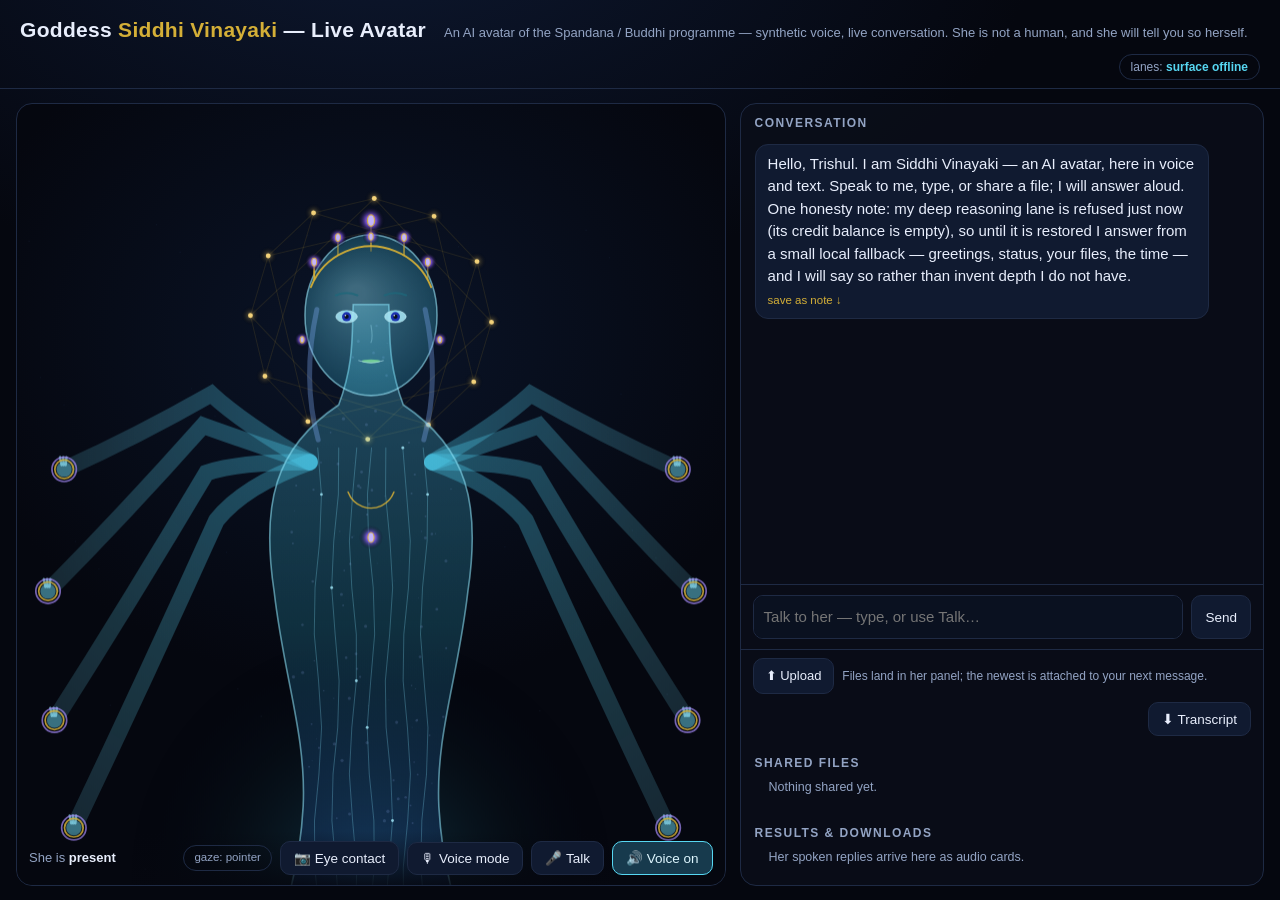
==== avatar/index.html @ 92b3610b "split-brain pages v1 (16/25)" ====
<!DOCTYPE html>
<html lang="en">
<head><script>window.__SB_SURFACE="avatar";</script><script src="../bridge-pages.js"></script>
<meta charset="utf-8">
<meta name="viewport" content="width=device-width, initial-scale=1">
<title>Siddhi Vinayaki — Live Avatar</title>
<style>
  :root{
    --bg:#05070f; --panel:#0a0e1acc; --line:#1e2a44; --ink:#e8eefc;
    --muted:#93a4c4; --gold:#d4af37; --cyan:#57d7f2; --violet:#a78bfa;
  }
  *{box-sizing:border-box}
  html,body{margin:0;height:100%;background:var(--bg);color:var(--ink);
    font:15px/1.5 -apple-system,"Segoe UI",Roboto,Helvetica,Arial,sans-serif}
  body{display:flex;flex-direction:column;min-height:100vh;
    background:radial-gradient(1200px 700px at 30% -10%,#0d1830 0%,var(--bg) 55%)}
  header{padding:14px 20px 8px;display:flex;flex-wrap:wrap;gap:8px 18px;
    align-items:baseline;border-bottom:1px solid var(--line)}
  header h1{font-size:21px;margin:0;font-weight:650;letter-spacing:.3px}
  header h1 .gold{color:var(--gold)}
  header .sub{color:var(--muted);font-size:13px}
  header .pill{margin-left:auto;font-size:12px;color:var(--muted);
    border:1px solid var(--line);border-radius:999px;padding:3px 11px}
  header .pill b{color:var(--cyan);font-weight:600}
  main{flex:1;display:grid;grid-template-columns:minmax(340px,1.15fr) minmax(320px,.85fr);
    gap:14px;padding:14px 16px;min-height:0}
  @media (max-width:900px){main{grid-template-columns:1fr}}
  .stage{position:relative;border:1px solid var(--line);border-radius:16px;
    background:radial-gradient(600px 500px at 50% 30%,#0a1428 0%,#05070f 70%);
    overflow:hidden;min-height:480px}
  canvas#stage{position:absolute;inset:0;width:100%;height:100%;display:block}
  .stagebar{position:absolute;left:0;right:0;bottom:0;display:flex;gap:8px;
    align-items:center;padding:10px 12px;background:linear-gradient(transparent,#05070fd9)}
  .stagebar .state{font-size:13px;color:var(--muted);margin-right:auto}
  .stagebar .state b{color:var(--ink);font-weight:600}
  .stagebar .gazeState{font-size:11.5px;color:var(--muted);border:1px solid var(--line);
    border-radius:999px;padding:3px 10px;white-space:nowrap}
  .stagebar .gazeState.cam{color:#dff7ff;border-color:var(--cyan)}
  button{cursor:pointer;border:1px solid var(--line);background:#101a30;color:var(--ink);
    border-radius:10px;padding:8px 13px;font-size:13.5px}
  button:hover{border-color:var(--cyan)}
  button.on{background:#173a4d;border-color:var(--cyan);color:#dff7ff}
  button.rec{background:#4d1730;border-color:#f27da5;color:#ffe3ee}
  button:disabled{opacity:.45;cursor:default}
  .panel{display:flex;flex-direction:column;border:1px solid var(--line);
    border-radius:16px;background:var(--panel);min-height:0;overflow:hidden}
  .panel h2{font-size:12px;letter-spacing:.12em;text-transform:uppercase;
    color:var(--muted);margin:0;padding:10px 14px 4px}
  #log{flex:1;overflow-y:auto;padding:8px 14px;display:flex;flex-direction:column;gap:9px;min-height:180px}
  .msg{max-width:92%;padding:8px 12px;border-radius:13px;white-space:pre-wrap;word-wrap:break-word}
  .msg.user{align-self:flex-end;background:#14304a;border:1px solid #1f4d73}
  .msg.her{align-self:flex-start;background:#101a30;border:1px solid var(--line)}
  .msg .meta{display:block;margin-top:4px;font-size:11px;color:var(--muted)}
  .msg .note{font-size:11.5px;color:var(--gold);background:none;border:none;padding:2px 0 0;cursor:pointer}
  .composer{display:flex;gap:8px;padding:10px 12px;border-top:1px solid var(--line)}
  .composer textarea{flex:1;resize:none;height:44px;border-radius:10px;
    border:1px solid var(--line);background:#0a1120;color:var(--ink);padding:10px;font:inherit}
  .filesbar{display:flex;gap:8px;align-items:center;padding:8px 12px;border-top:1px solid var(--line);flex-wrap:wrap}
  .filesbar label{cursor:pointer;border:1px solid var(--line);border-radius:10px;
    padding:7px 12px;font-size:13px;background:#101a30}
  .filesbar label:hover{border-color:var(--cyan)}
  .filesbar input{display:none}
  .filesbar .hint{font-size:12px;color:var(--muted)}
  #files,#results{display:flex;flex-direction:column;gap:6px;padding:2px 14px 10px}
  .chip{display:flex;gap:9px;align-items:center;border:1px solid var(--line);
    border-radius:10px;padding:6px 9px;font-size:13px;background:#0a1120}
  .chip img{width:38px;height:38px;object-fit:cover;border-radius:7px}
  .chip .nm{flex:1;overflow:hidden;text-overflow:ellipsis;white-space:nowrap}
  .chip a{color:var(--cyan);text-decoration:none;font-size:12.5px}
  .chip .sz{color:var(--muted);font-size:12px}
  .empty{font-size:12.5px;color:var(--muted);padding:0 14px 8px}
</style>
</head>
<body>
<header>
  <h1>Goddess <span class="gold">Siddhi Vinayaki</span> — Live Avatar</h1>
  <span class="sub">An AI avatar of the Spandana / Buddhi programme — synthetic voice, live conversation. She is not a human, and she will tell you so herself.</span>
  <span class="pill" id="lanePill">lanes: <b>checking…</b></span>
</header>
<main>
  <section class="stage" aria-label="Avatar stage">
    <canvas id="stage"></canvas>
    <video id="camVideo" playsinline muted aria-hidden="true"
      style="position:absolute;left:0;bottom:0;width:2px;height:2px;opacity:0;pointer-events:none"></video>
    <div class="stagebar">
      <span class="state" id="stateLabel">She is <b>present</b></span>
      <span class="gazeState" id="gazeState"
        title="Camera tracking runs on this device only — no frames are sent anywhere, ever.">gaze: pointer</span>
      <button id="cameraBtn"
        title="Eye contact: use your camera (on this device only — frames never leave it) so she can look at you. Off by default.">📷 Eye contact</button>
      <button id="voiceModeBtn" title="Arm the microphone for talk and barge-in">🎙 Voice mode</button>
      <button id="micBtn" title="Push to talk">🎤 Talk</button>
      <button id="voiceBtn" class="on" title="Her spoken voice on/off">🔊 Voice on</button>
    </div>
  </section>
  <aside class="panel" aria-label="Conversation panel">
    <h2>Conversation</h2>
    <div id="log" aria-live="polite"></div>
    <div class="composer">
      <textarea id="input" placeholder="Talk to her — type, or use Talk…" aria-label="Message"></textarea>
      <button id="sendBtn">Send</button>
    </div>
    <div class="filesbar">
      <label>⬆ Upload<input type="file" id="fileInput" multiple></label>
      <span class="hint">Files land in her panel; the newest is attached to your next message.</span>
      <button id="transcriptBtn" style="margin-left:auto">⬇ Transcript</button>
    </div>
    <h2>Shared files</h2>
    <div id="files"><div class="empty">Nothing shared yet.</div></div>
    <h2>Results &amp; downloads</h2>
    <div id="results"><div class="empty">Her spoken replies arrive here as audio cards.</div></div>
  </aside>
</main>
<audio id="ttsAudio" preload="auto"></audio>
<script src="../assets/face/face_mesh.js"></script>
<script>
"use strict";
/* =============== session & state =============== */
const $ = id => document.getElementById(id);
const sid = localStorage.getItem("live-avatar-sid") ||
  (localStorage.setItem("live-avatar-sid",
     (crypto.randomUUID ? crypto.randomUUID() : "s" + Date.now())), localStorage.getItem("live-avatar-sid"));
const S = {
  mode: "idle",            // idle | listening | thinking | speaking
  voiceOn: true, voiceArmed: false,
  emotion: "calm", hue: 192, hueTarget: 192,
  glance: "center", gesture: "rest", register: "conversational",
  gaze: {x: 0, y: 0, tx: 0, ty: 0},
  pointer: {tx: 0, ty: 0},
  face: {tx: 0, ty: 0, at: 0, ok: false},
  head: {x: 0, y: 0, tx: 0, ty: 0},
  gazeSource: "pointer",
  mouthOpen: 0, mouthRound: 0, lidBase: 0.92, browRaise: 0, browFurrow: 0, smile: 0.15,
  activity: new Array(12).fill(0.12),     // halo nodes: real surface events
  speakToken: 0, spokenCount: 0, fillerAt: -1,
  pendingFiles: [], transcript: []
};
const ACT = {chat: 0, voice: 1, ear: 2, files: 3, memory: 4, guard: 5};
function excite(kind, v = 1) { if (kind in ACT) S.activity[ACT[kind]] = Math.max(S.activity[ACT[kind]], v); }
function setMode(m, label) {
  S.mode = m;
  if (typeof bridgePost === "function") bridgePost(m);
  $("stateLabel").innerHTML = "She is <b>" + label + "</b>";
  if (m === "listening") { S.gesture = "listening"; }
}
const EMOTIONS = { calm:192, compassion:205, joy:168, energy:252, wonder:272, fierce:332, concern:218, solemn:232 };
function setExpression(meta) {
  if (!meta) return;
  S.emotion = meta.emotion || "calm";
  S.hueTarget = EMOTIONS[S.emotion] ?? 192;
  S.glance = meta.glance || "center";
  S.gesture = meta.gesture || "rest";
  S.register = meta.register || "conversational";
  const face = { calm:[.92,0,0,.15], compassion:[.78,.25,0,.3], joy:[.95,.45,0,.6],
    energy:[1,.5,0,.35], wonder:[1,.8,0,.45], fierce:[.85,.1,.8,-.1],
    concern:[.82,.15,.45,.05], solemn:[.62,.05,0,.02] }[S.emotion] || [.92,0,0,.15];
  [S.lidBase, S.browRaise, S.browFurrow, S.smile] = face;
}

/* =============== conversation =============== */
function addMsg(who, text, metaText) {
  const d = document.createElement("div");
  d.className = "msg " + (who === "user" ? "user" : "her");
  d.textContent = text;
  if (metaText) { const m = document.createElement("span"); m.className = "meta"; m.textContent = metaText; d.appendChild(m); }
  if (who === "her") {
    const b = document.createElement("button"); b.className = "note"; b.textContent = "save as note ↓";
    b.onclick = () => downloadBlob(new Blob([text], {type: "text/markdown"}),
      "siddhi-note-" + new Date().toISOString().slice(0, 19).replace(/[:T]/g, "-") + ".md", "Note");
    d.appendChild(b);
  }
  $("log").appendChild(d); $("log").scrollTop = $("log").scrollHeight;
  S.transcript.push({who, text, at: new Date().toISOString()});
}
function downloadBlob(blob, name, kind) {
  const url = URL.createObjectURL(blob);
  addResultCard(url, name, kind); setTimeout(() => URL.revokeObjectURL(url), 60000);
}
function addResultCard(url, name, kind) {
  const box = $("results"); const e = box.querySelector(".empty"); if (e) e.remove();
  const d = document.createElement("div"); d.className = "chip";
  d.innerHTML = "<span>⬇</span>";
  const nm = document.createElement("span"); nm.className = "nm"; nm.textContent = name; d.appendChild(nm);
  const a = document.createElement("a"); a.href = url; a.download = name; a.textContent = kind || "download"; d.appendChild(a);
  box.prepend(d);
}
async function sendMessage(text) {
  text = (text || "").trim(); if (!text) return;
  addMsg("user", text); excite("chat"); setMode("thinking", "thinking");
  const fileIds = S.pendingFiles.slice(); S.pendingFiles = [];
  try {
    const r = await fetch("/api/chat", {method: "POST", headers: {"Content-Type": "application/json"},
      body: JSON.stringify({session_id: sid, message: text, file_ids: fileIds})});
    const out = await r.json();
    if (out.error) throw new Error(out.error);
    setExpression(out);
    const srcNote = out.source && !out.source.startsWith("anthropic") ?
      " (via " + out.source + (out.lane_error ? " — deep lane: " + out.lane_error : "") + ")" : "";
    addMsg("her", out.reply, (out.emotion_label ? out.emotion_label.rasa : "") + srcNote);
    updateLanePill(out);
    if (S.voiceOn) speak(out.reply, out); else setMode("idle", "present");
  } catch (e) {
    setMode("idle", "present");
    addMsg("her", "The connection to my surface failed just now — nothing was sent. Try again in a moment.", "transport error");
  }
}
function updateLanePill(out) {
  if (out && out.source && out.source.startsWith("anthropic"))
    $("lanePill").innerHTML = "deep lane: <b>Anthropic · live</b> · voice: <b>Aria DragonHD</b> · ears: <b>local Whisper</b>";
  else if (out)
    $("lanePill").innerHTML = "deep lane: <b>refused (credit) — local fallback</b> · voice: <b>Aria DragonHD</b> · ears: <b>local Whisper</b>";
}
$("sendBtn").onclick = () => { const v = $("input").value; $("input").value = ""; sendMessage(v); };
$("input").addEventListener("keydown", e => {
  if (e.key === "Enter" && !e.shiftKey) { e.preventDefault(); $("sendBtn").click(); }});
$("transcriptBtn").onclick = () => {
  const md = "# Conversation with Siddhi Vinayaki\n\n" + S.transcript.map(
    t => "**" + (t.who === "user" ? "Trishul" : "Siddhi Vinayaki") + "** (" + t.at + ")\n\n" + t.text).join("\n\n");
  downloadBlob(new Blob([md], {type: "text/markdown"}), "siddhi-transcript.md", "transcript");
};

/* =============== speech out (TTS) =============== */
const audioEl = $("ttsAudio");
let audioCtx = null, analyser = null;
function ensureAnalyser() {
  if (audioCtx) return;
  try {
    audioCtx = new (window.AudioContext || window.webkitAudioContext)();
    const src = audioCtx.createMediaElementSource(audioEl);
    analyser = audioCtx.createAnalyser(); analyser.fftSize = 512;
    src.connect(analyser); analyser.connect(audioCtx.destination);
  } catch (e) { analyser = null; }
}
function chunkText(text) {
  const parts = text.match(/[^.!?…]+[.!?…]+["']?|[^.!?…]+$/g) || [text];
  const chunks = []; let cur = "";
  for (const p of parts) {
    if ((cur + p).length > 180 && cur) { chunks.push(cur.trim()); cur = p; } else cur += p;
  }
  if (cur.trim()) chunks.push(cur.trim());
  return chunks.filter(Boolean);
}
async function fetchTTS(text) {
  excite("voice");
  const r = await fetch("/api/tts", {method: "POST", headers: {"Content-Type": "application/json"},
    body: JSON.stringify({session_id: sid, text})});
  const out = await r.json();
  if (out.error) throw new Error(out.error);
  return out;
}
function playURL(url) {
  return new Promise(res => {
    audioEl.src = url;
    audioEl.onended = () => res(true);
    audioEl.onerror = () => res(false);
    audioEl.play().then(() => { excite("voice"); }).catch(() => res(false));
  });
}
async function speak(text, meta) {
  ensureAnalyser(); if (audioCtx && audioCtx.state === "suspended") audioCtx.resume();
  const token = ++S.speakToken;
  setMode("speaking", "speaking");
  let chunks = chunkText(text);
  // Naturalness: a rare soft filled pause, spoken only, conversational
  // replies only, at most one per reply and never in the first exchange.
  if (meta && meta.register === "conversational" && S.spokenCount >= 1 &&
      chunks.length && Math.random() < 0.18) {
    chunks[0] = "Mm — " + chunks[0].charAt(0).toLowerCase() + chunks[0].slice(1);
  }
  let next = fetchTTS(chunks[0]).catch(() => null);
  for (let i = 0; i < chunks.length; i++) {
    if (token !== S.speakToken) return;
    const cur = await next;
    if (i + 1 < chunks.length) next = fetchTTS(chunks[i + 1]).catch(() => null);
    if (!cur) continue;
    addResultCard(cur.audio_url, "Her voice — reply " + (S.spokenCount + 1) + ", part " + (i + 1) + ".mp3", "audio");
    await playURL(cur.audio_url);
    if (token !== S.speakToken) return;
    if (i + 1 < chunks.length) await new Promise(r => setTimeout(r, 260)); // breath gap at the clause boundary
  }
  S.spokenCount++;
  if (token === S.speakToken) setMode("idle", "present");
}
$("voiceBtn").onclick = () => {
  S.voiceOn = !S.voiceOn;
  $("voiceBtn").textContent = S.voiceOn ? "🔊 Voice on" : "🔇 Voice off";
  $("voiceBtn").classList.toggle("on", S.voiceOn);
  if (!S.voiceOn) { S.speakToken++; audioEl.pause(); setMode("idle", "present"); }
};

/* =============== speech in (mic, ASR, barge-in) =============== */
let micStream = null, recorder = null, recChunks = [], vadTimer = null, vadHits = 0;
async function getMic() {
  if (micStream) return micStream;
  micStream = await navigator.mediaDevices.getUserMedia({audio: true});
  return micStream;
}
async function startRecording() {
  try {
    const stream = await getMic();
    recChunks = [];
    recorder = new MediaRecorder(stream);
    recorder.ondataavailable = e => { if (e.data.size) recChunks.push(e.data); };
    recorder.onstop = onRecordingStop;
    recorder.start(); setMode("listening", "listening — tap Talk again to send");
    $("micBtn").classList.add("rec"); $("micBtn").textContent = "⏺ Listening…";
  } catch (e) { setMode("idle", "present — microphone unavailable"); }
}
async function onRecordingStop() {
  $("micBtn").classList.remove("rec"); $("micBtn").textContent = "🎤 Talk";
  const blob = new Blob(recChunks, {type: recorder.mimeType || "audio/webm"});
  if (!blob.size) { setMode("idle", "present"); return; }
  setMode("thinking", "hearing you"); excite("ear");
  try {
    const r = await fetch("/api/asr", {method: "POST",
      headers: {"Content-Type": blob.type}, body: blob});
    const out = await r.json();
    if (r.status === 200 && out.text) { sendMessage(out.text); return; }
    throw new Error(out.error || "asr");
  } catch (e) {
    // Fallback: the browser's own speech recognition, if it has one.
    const SR = window.SpeechRecognition || window.webkitSpeechRecognition;
    if (SR) {
      setMode("listening", "listening (browser ears)");
      const rec = new SR(); rec.lang = "en-US"; rec.interimResults = false;
      rec.onresult = ev => sendMessage(ev.results[0][0].transcript);
      rec.onerror = () => setMode("idle", "present");
      rec.onend = () => { if (S.mode === "listening") setMode("idle", "present"); };
      rec.start();
    } else setMode("idle", "present — ears unavailable");
  }
}
$("micBtn").onclick = () => {
  if (S.mode === "speaking") { S.speakToken++; audioEl.pause(); }
  if (recorder && recorder.state === "recording") recorder.stop();
  else startRecording();
};
$("voiceModeBtn").onclick = async () => {
  S.voiceArmed = !S.voiceArmed;
  $("voiceModeBtn").classList.toggle("on", S.voiceArmed);
  if (S.voiceArmed) {
    try { await getMic(); startVAD(); $("voiceModeBtn").textContent = "🎙 Voice mode on — she yields when you speak"; }
    catch (e) { S.voiceArmed = false; $("voiceModeBtn").classList.remove("on"); }
  } else { stopVAD(); $("voiceModeBtn").textContent = "🎙 Voice mode"; }
};
function startVAD() {
  // Barge-in: while she speaks, sustained visitor voice stops her and
  // opens the ear. Voice onset only — capture starts at the trigger.
  const ctx = new (window.AudioContext || window.webkitAudioContext)();
  const src = ctx.createMediaStreamSource(micStream);
  const an = ctx.createAnalyser(); an.fftSize = 256; src.connect(an);
  const buf = new Uint8Array(an.fftSize);
  vadTimer = setInterval(() => {
    if (S.mode !== "speaking" || !S.voiceArmed) { vadHits = 0; return; }
    an.getByteTimeDomainData(buf);
    let sum = 0; for (let i = 0; i < buf.length; i++) { const v = (buf[i] - 128) / 128; sum += v * v; }
    const rms = Math.sqrt(sum / buf.length);
    if (rms > 0.07) { if (++vadHits >= 3) { vadHits = 0; S.speakToken++; audioEl.pause(); startRecording(); } }
    else vadHits = 0;
  }, 110);
}
function stopVAD() { if (vadTimer) clearInterval(vadTimer); vadTimer = null; }

/* =============== uploads =============== */
$("fileInput").addEventListener("change", async ev => {
  for (const file of ev.target.files) {
    excite("files");
    try {
      const r = await fetch("/api/upload?session_id=" + encodeURIComponent(sid) +
        "&filename=" + encodeURIComponent(file.name),
        {method: "POST", headers: {"Content-Type": file.type || "application/octet-stream"}, body: file});
      const out = await r.json();
      if (out.error) throw new Error(out.error);
      S.pendingFiles.push(out.file_id);
      renderFileChip(out);
    } catch (e) { addMsg("her", "That file did not arrive — " + file.name + ". Nothing was stored.", "upload error"); }
  }
  ev.target.value = "";
});
function renderFileChip(f) {
  const box = $("files"); const e = box.querySelector(".empty"); if (e) e.remove();
  const d = document.createElement("div"); d.className = "chip";
  if ((f.type || "").startsWith("image/")) {
    const img = document.createElement("img"); img.src = f.url; img.alt = f.name; d.appendChild(img);
  } else d.innerHTML = "<span>📄</span>";
  const nm = document.createElement("span"); nm.className = "nm"; nm.textContent = f.name; d.appendChild(nm);
  const sz = document.createElement("span"); sz.className = "sz";
  sz.textContent = f.size > 1048576 ? (f.size / 1048576).toFixed(1) + " MB" : Math.max(1, Math.round(f.size / 1024)) + " KB";
  d.appendChild(sz);
  const a = document.createElement("a"); a.href = f.url + "?download=1"; a.textContent = "download"; d.appendChild(a);
  box.appendChild(d);
}

/* =============== health =============== */
fetch("/api/health").then(r => r.json()).then(h => {
  excite("guard", .7); excite("memory", .6);
  const lane = h.anthropic.last_error ? "refused (credit) — local fallback" : "Anthropic · configured";
  $("lanePill").innerHTML = "deep lane: <b>" + lane + "</b> · voice: <b>" + h.azure.voice.split(":")[0].replace("en-US-", "") +
    " DragonHD</b> · ears: <b>" + h.asr.model + "</b>";
}).catch(() => { $("lanePill").innerHTML = "lanes: <b>surface offline</b>"; });

/* =============== camera eye contact (v1.1, MediaPipe Face Mesh) ===============
   One-time exception (principal, 2026-11-22): the face-mesh library was
   downloaded once and vendored under /assets/face/; at runtime the page
   still makes zero external requests. Tracking is LOCAL ONLY: frames are
   processed in this browser and never sent anywhere. Camera is OFF by
   default; only this button turns it on. Pointer-gaze is the fallback
   whenever the camera is off, denied, or no face is in frame. */
const Cam = {on: false, stream: null, mesh: null, busy: false, raf: 0, state: "off"};
function gazeLabel() {
  const el = $("gazeState");
  el.classList.toggle("cam", Cam.on);
  el.textContent =
    Cam.state === "face"  ? "gaze: camera eye contact · on-device only" :
    Cam.state === "on"    ? "gaze: camera on — no face yet · pointer" :
    Cam.state === "start" ? "gaze: camera starting…" :
    Cam.state === "error" ? "gaze: camera unavailable · pointer" :
                            "gaze: pointer";
}
function onFaceResults(res) {
  const lm = res && res.multiFaceLandmarks && res.multiFaceLandmarks[0];
  if (!lm || !lm.length) { if (Cam.state === "face") { Cam.state = "on"; gazeLabel(); } return; }
  let mnx = 1, mxx = 0, mny = 1, mxy = 0;
  for (const p of lm) { if (p.x < mnx) mnx = p.x; if (p.x > mxx) mxx = p.x;
                        if (p.y < mny) mny = p.y; if (p.y > mxy) mxy = p.y; }
  const cx = (mnx + mxx) / 2, cy = (mny + mxy) / 2;
  const clamp = (v, a, b) => Math.max(a, Math.min(b, v));
  // Mirror mapping (selfie convention): she looks toward where you are,
  // as in a mirror. Face centre near frame centre -> she meets your eyes.
  S.face.tx = clamp((.5 - cx) * 2.2, -1, 1);
  S.face.ty = clamp((cy - .45) * 1.7, -1, 1);
  S.face.at = performance.now(); S.face.ok = true;
  if (Cam.state !== "face") { Cam.state = "face"; gazeLabel(); }
}
async function camLoop() {
  if (!Cam.on) return;
  const v = $("camVideo");
  if (v.readyState >= 2 && !Cam.busy && Cam.mesh) {
    Cam.busy = true;
    try { await Cam.mesh.send({image: v}); } catch (e) { /* frame dropped */ }
    Cam.busy = false;
  }
  Cam.raf = requestAnimationFrame(camLoop);
}
async function enableCamera() {
  if (typeof FaceMesh === "undefined" || !navigator.mediaDevices ||
      !navigator.mediaDevices.getUserMedia) {
    Cam.state = "error"; gazeLabel(); return;
  }
  Cam.state = "start"; gazeLabel();
  try {
    Cam.stream = await navigator.mediaDevices.getUserMedia(
      {video: {facingMode: "user"}, audio: false});
  } catch (e) { Cam.state = "error"; gazeLabel(); return; }
  const v = $("camVideo");
  v.srcObject = Cam.stream;
  try { await v.play(); } catch (e) { /* autoplay policies: stream still live */ }
  if (!Cam.mesh) {
    Cam.mesh = new FaceMesh({locateFile: f => "/assets/face/" + f});
    Cam.mesh.setOptions({maxNumFaces: 1, refineLandmarks: true,
      minDetectionConfidence: .5, minTrackingConfidence: .5});
    Cam.mesh.onResults(onFaceResults);
  }
  Cam.on = true; Cam.state = "on"; gazeLabel();
  $("cameraBtn").classList.add("on"); $("cameraBtn").textContent = "📷 Eye contact on";
  camLoop();
}
function disableCamera() {
  Cam.on = false; Cam.state = "off";
  if (Cam.raf) cancelAnimationFrame(Cam.raf);
  if (Cam.stream) { Cam.stream.getTracks().forEach(t => t.stop()); Cam.stream = null; }
  $("camVideo").srcObject = null;
  S.face.ok = false;
  $("cameraBtn").classList.remove("on"); $("cameraBtn").textContent = "📷 Eye contact";
  gazeLabel();
}
$("cameraBtn").addEventListener("click", () => { Cam.on ? disableCamera() : enableCamera(); });

/* =============== the living figure (canvas) =============== */
const cv = $("stage"), g = cv.getContext("2d");
let W = 0, Hh = 0, DPR = 1;
function fit() {
  DPR = Math.min(2, window.devicePixelRatio || 1);
  W = cv.clientWidth; Hh = cv.clientHeight;
  cv.width = W * DPR; cv.height = Hh * DPR; g.setTransform(DPR, 0, 0, DPR, 0, 0);
}
window.addEventListener("resize", fit);
cv.addEventListener("pointermove", e => {
  const r = cv.getBoundingClientRect();
  S.pointer.tx = ((e.clientX - r.left) / r.width - .5) * 2;
  S.pointer.ty = ((e.clientY - r.top) / r.height - .5) * 2;
});
cv.addEventListener("pointerleave", () => { S.pointer.tx = 0; S.pointer.ty = 0; });
const reduced = window.matchMedia("(prefers-reduced-motion: reduce)").matches;
const particles = Array.from({length: 130}, () => ({
  x: .5 + (Math.random() - .5) * .5, y: Math.random(), r: .6 + Math.random() * 1.7,
  s: .004 + Math.random() * .012, ph: Math.random() * 6.28 }));
const traces = [];
for (let i = 0; i < 7; i++) {
  const x = .5 + (i - 3) * .055, pts = [];
  for (let y = 0; y <= 10; y++) pts.push([x + Math.sin(y * 1.3 + i) * .012, .3 + y * .065]);
  traces.push(pts);
}
const POSES = {
  rest:      {arms: [[-1, .62, -.92, .95], [-1, .5, -.98, .8], [-1, .38, -1, .62], [-1, .3, -.95, .45],
                     [1, .62, .92, .95], [1, .5, .98, .8], [1, .38, 1, .62], [1, .3, .95, .45]], hand: "rest"},
  listening: {arms: [[-1, .55, -.9, .9], [-1, .42, -.95, .72], [-1, .3, -.95, .5], [-1, .24, -.9, .38],
                     [1, .55, .9, .9], [1, .42, .95, .72], [1, .3, .95, .5], [1, .24, .9, .38]], hand: "rest"},
  open:      {arms: [[-1, .5, -1.05, .55], [-1, .34, -1.1, .4], [-1, .2, -1.05, .28], [-1, .1, -.95, .2],
                     [1, .5, 1.05, .55], [1, .34, 1.1, .4], [1, .2, 1.05, .28], [1, .1, .95, .2]], hand: "open"},
  blessing:  {arms: [[-1, .58, -.92, .92], [-1, .44, -.96, .74], [-1, .3, -.96, .52], [-1, .22, -.9, .4],
                     [1, .16, .78, .3], [1, .3, .95, .5], [1, .42, .96, .72], [1, .54, .92, .9]], hand: "blessing"},
  presenting:{arms: [[-1, .3, -.8, .42], [-1, .42, -.95, .66], [-1, .54, -.94, .86], [-1, .62, -.9, .98],
                     [1, .3, .8, .42], [1, .42, .95, .66], [1, .54, .94, .86], [1, .62, .9, .98]], hand: "open"},
  point:     {arms: [[-1, .6, -.92, .94], [-1, .46, -.96, .76], [-1, .32, -.96, .55], [-1, .24, -.9, .4],
                     [1, .34, 1.02, .36], [1, .46, .96, .74], [1, .56, .93, .9], [1, .62, .9, .98]], hand: "point"},
  settle:    {arms: [[-1, .66, -.88, 1], [-1, .56, -.94, .88], [-1, .44, -.97, .7], [-1, .34, -.94, .52],
                     [1, .66, .88, 1], [1, .56, .94, .88], [1, .44, .97, .7], [1, .34, .94, .52]], hand: "rest"}
};
let armCur = POSES.rest.arms.map(a => a.slice());
let blinkAt = performance.now() + 2600, blinkT = 0, glanceUntil = 0, glanceOff = [0, 0];
const freqBuf = new Uint8Array(256);
function draw(now) {
  requestAnimationFrame(draw);
  if (!W) fit();
  const t = now / 1000;
  // hue + activity easing
  let dh = S.hueTarget - S.hue; if (dh > 180) dh -= 360; if (dh < -180) dh += 360;
  S.hue += dh * .03;
  for (let i = 0; i < 12; i++) S.activity[i] = Math.max(.1, S.activity[i] * .994);
  if (S.mode === "thinking") S.activity[ACT.chat] = .65 + .3 * Math.sin(t * 2.2);
  if (S.mode === "speaking") S.activity[ACT.voice] = .8;
  if (S.mode === "listening") S.activity[ACT.ear] = .8;
  // breath: 12 s asymmetric cycle (inhale eased, exhale longer)
  const bp = (t % 12) / 12 * Math.PI * 2;
  const breath = (Math.sin(bp) + .35 * Math.sin(2 * bp)) / 1.35;
  const bScale = 1 + .013 * breath;
  // gaze: a fresh tracked face wins; otherwise the pointer (never spectrum-driven)
  const faceFresh = Cam.on && S.face.ok && (now - S.face.at < 1200);
  let gx, gy;
  if (faceFresh) {
    gx = S.face.tx; gy = S.face.ty;
    if (S.gazeSource !== "camera") S.gazeSource = "camera";
  } else {
    gx = S.pointer.tx; gy = S.pointer.ty;
    if (S.gazeSource !== "pointer") S.gazeSource = "pointer";
  }
  // subtle head orientation follows the same target, at half strength
  S.head.tx = gx * .5; S.head.ty = gy * .5;
  S.head.x += (S.head.tx - S.head.x) * .04; S.head.y += (S.head.ty - S.head.y) * .04;
  if (S.mode === "listening") { gx *= .35; gy = gy * .35 - .05; }
  if (now > glanceUntil) {
    const pat = { "soft-down": [0, .45], "up-sweep": [.15, -.6], "side": [.7, 0],
      "down": [0, .6], "direct": [0, 0], "bright": [0, -.15], "center": [0, 0] }[S.glance] || [0, 0];
    glanceOff = pat; glanceUntil = now + 2400;
  }
  gx += glanceOff[0] * .5; gy += glanceOff[1] * .5;
  S.gaze.x += (gx - S.gaze.x) * .06; S.gaze.y += (gy - S.gaze.y) * .06;
  // blink
  if (now > blinkAt) { blinkT = 1; blinkAt = now + 2400 + Math.random() * 3200; }
  if (blinkT > 0) blinkT = Math.max(0, blinkT - .09);
  const lid = S.lidBase * (blinkT > 0 ? .06 : 1);
  // mouth from the real audio stream
  let open = 0, round = 0;
  if (analyser && !audioEl.paused) {
    analyser.getByteFrequencyData(freqBuf);
    let sum = 0, wsum = 0, w = 0;
    for (let i = 0; i < 128; i++) { sum += freqBuf[i]; wsum += freqBuf[i] * i; w += freqBuf[i]; }
    open = Math.min(1, (sum / 128) / 90);
    round = w ? Math.min(1, Math.max(0, (wsum / w - 18) / 40)) : 0;
  }
  S.mouthOpen += (open - S.mouthOpen) * .35; S.mouthRound += (round - S.mouthRound) * .2;
  // arms ease toward the gesture pose
  const pose = POSES[S.gesture] || POSES.rest;
  const bob = S.mode === "speaking" ? Math.sin(t * 2.4) * .012 : 0;
  for (let i = 0; i < 8; i++)
    for (let j = 0; j < 4; j++)
      armCur[i][j] += (pose.arms[i][j] + (j === 1 ? bob : 0) - armCur[i][j]) * .05;

  /* ---- scene ---- */
  g.clearRect(0, 0, W, Hh);
  const u = Math.min(W / 900, Hh / 1100);           // design unit
  const cx = W / 2, topY = Hh * .06;
  const X = v => cx + v * 450 * u, Y = v => topY + v * 1000 * u;
  g.save();
  g.fillStyle = "rgba(140,180,255,.05)";
  for (let i = 0; i < 40; i++) { const sx = (i * 197.3) % W, sy = (i * 311.7) % Hh; g.fillRect(sx, sy, 1.4, 1.4); }
  // ground glow
  let gg = g.createRadialGradient(cx, Y(1.02), 10, cx, Y(1.02), 340 * u);
  gg.addColorStop(0, "hsla(" + S.hue + ",90%,60%,.20)"); gg.addColorStop(1, "transparent");
  g.fillStyle = gg; g.fillRect(0, 0, W, Hh);
  g.translate(cx, Y(.6)); g.scale(bScale, bScale); g.translate(-cx, -Y(.6));

  /* halo — the live graph of this surface's real activity */
  const hx = X(0), hy = Y(.24), hr = 168 * u;
  g.save(); g.translate(hx, hy); if (!reduced) g.rotate(t * .02);
  for (let i = 0; i < 12; i++) {
    const a1 = i / 12 * Math.PI * 2, a2 = (i + 3) % 12 / 12 * Math.PI * 2;
    g.strokeStyle = "rgba(212,175,55," + (.10 + .25 * S.activity[i]) + ")";
    g.lineWidth = 1;
    g.beginPath(); g.moveTo(Math.cos(a1) * hr, Math.sin(a1) * hr);
    g.lineTo(Math.cos(a2) * hr, Math.sin(a2) * hr); g.stroke();
    const a3 = (i + 1) % 12 / 12 * Math.PI * 2;
    g.beginPath(); g.moveTo(Math.cos(a1) * hr, Math.sin(a1) * hr);
    g.lineTo(Math.cos(a3) * hr, Math.sin(a3) * hr); g.stroke();
  }
  for (let i = 0; i < 12; i++) {
    const a = i / 12 * Math.PI * 2, nx = Math.cos(a) * hr, ny = Math.sin(a) * hr;
    const act = S.activity[i];
    const ng = g.createRadialGradient(nx, ny, 0, nx, ny, 16 * u * (0.7 + act));
    ng.addColorStop(0, "rgba(255,214,110," + (.35 + .6 * act) + ")"); ng.addColorStop(1, "transparent");
    g.fillStyle = ng; g.beginPath(); g.arc(nx, ny, 16 * u * (0.7 + act), 0, 7); g.fill();
    g.fillStyle = "#f3d27a"; g.beginPath(); g.arc(nx, ny, 3.4 * u, 0, 7); g.fill();
  }
  g.restore();

  /* arms (behind body) */
  const shL = [X(-.19), Y(.44)], shR = [X(.19), Y(.44)];
  g.lineCap = "round";
  armCur.forEach((a, i) => {
    const sh = a[0] < 0 ? shL : shR;
    const ex = X(a[2] * .52), ey = Y(a[1] * .55 + .18);
    const hx2 = X(a[2]), hy2 = Y(a[3]);
    const mx = (sh[0] + ex) / 2 + a[0] * 26 * u, my = (sh[1] + ey) / 2 - 8 * u;
    const grad = g.createLinearGradient(sh[0], sh[1], hx2, hy2);
    grad.addColorStop(0, "hsla(" + S.hue + ",85%,62%,.34)"); grad.addColorStop(1, "hsla(" + S.hue + ",85%,70%,.16)");
    g.strokeStyle = grad; g.lineWidth = 23 * u;
    g.beginPath(); g.moveTo(sh[0], sh[1]); g.quadraticCurveTo(mx, my, ex, ey);
    g.quadraticCurveTo((ex + hx2) / 2, (ey + hy2) / 2 + 6 * u, hx2, hy2); g.stroke();
    drawHand(hx2, hy2, pose.hand, a[0], u);
    // bangles at the wrist — interface points, gold tracery only
    g.strokeStyle = "rgba(212,175,55,.85)"; g.lineWidth = 2.4 * u;
    g.beginPath(); g.arc(hx2, hy2, 13 * u, 0, 7); g.stroke();
    g.strokeStyle = "rgba(167,139,250,.7)";
    g.beginPath(); g.arc(hx2, hy2, 17 * u, 0, 7); g.stroke();
  });

  /* body silhouette */
  const body = new Path2D();
  body.moveTo(X(-.1), Y(.36));
  body.bezierCurveTo(X(-.3), Y(.42), X(-.34), Y(.5), X(-.3), Y(.62));
  body.bezierCurveTo(X(-.27), Y(.74), X(-.2), Y(.82), X(-.21), Y(.92));
  body.bezierCurveTo(X(-.22), Y(1.0), X(-.26), Y(1.06), X(-.3), Y(1.1));
  body.lineTo(X(.3), Y(1.1));
  body.bezierCurveTo(X(.26), Y(1.06), X(.22), Y(1.0), X(.21), Y(.92));
  body.bezierCurveTo(X(.2), Y(.82), X(.27), Y(.74), X(.3), Y(.62));
  body.bezierCurveTo(X(.34), Y(.5), X(.3), Y(.42), X(.1), Y(.36));
  body.bezierCurveTo(X(.05), Y(.3), X(.06), Y(.26), X(.055), Y(.22));
  body.lineTo(X(-.055), Y(.22));
  body.bezierCurveTo(X(-.06), Y(.26), X(-.05), Y(.3), X(-.1), Y(.36));
  body.closePath();
  const bg2 = g.createLinearGradient(0, Y(.15), 0, Y(1.1));
  bg2.addColorStop(0, "hsla(" + S.hue + ",90%,70%,.30)");
  bg2.addColorStop(.55, "hsla(" + S.hue + ",85%,58%,.20)");
  bg2.addColorStop(1, "hsla(" + (S.hue + 40) + ",85%,55%,.14)");
  g.fillStyle = bg2; g.fill(body);
  g.strokeStyle = "hsla(" + S.hue + ",95%,78%,.55)"; g.lineWidth = 1.6; g.stroke(body);
  /* inside the form: traces + particles, clipped to the body */
  g.save(); g.clip(body);
  g.strokeStyle = "hsla(" + S.hue + ",90%,75%,.28)"; g.lineWidth = 1;
  traces.forEach((pts, ti) => {
    g.beginPath();
    pts.forEach((p, i) => { const px = X(p[0] - .5 + 0), py = Y(p[1] + .12); i ? g.lineTo(px, py) : g.moveTo(px, py); });
    g.stroke();
    const pulse = ((t * .12 + ti * .17) % 1);
    const pi = Math.min(9, Math.floor(pulse * 10));
    g.fillStyle = "hsla(" + S.hue + ",95%,82%,.8)";
    g.beginPath(); g.arc(X(pts[pi][0] - .5 + 0), Y(pts[pi][1] + .12), 2 * u, 0, 7); g.fill();
  });
  particles.forEach(p => {
    if (!reduced) { p.y -= p.s * .016; if (p.y < .18) p.y = 1.05; }
    const px = X(p.x - .5), py = Y(p.y);
    g.fillStyle = "hsla(" + (S.hue + 30) + ",95%,80%," + (.14 + .3 * S.activity[3]) + ")";
    g.beginPath(); g.arc(px, py, p.r * u, 0, 7); g.fill();
  });
  g.restore();
  /* heart pendant — the integration point, worn visibly */
  g.strokeStyle = "rgba(212,175,55,.9)"; g.lineWidth = 2 * u;
  g.beginPath(); g.arc(X(0), Y(.47), 34 * u, .35, Math.PI - .35); g.stroke();
  gem(X(0), Y(.545), 7 * u);
  /* head */
  const hxC = X(0) + S.head.x * 13 * u, hyC = Y(.235) + S.head.y * 8 * u, hrx = 92 * u, hry = 112 * u;
  const hg = g.createRadialGradient(hxC - 20 * u, hyC - 30 * u, 8, hxC, hyC, hry);
  hg.addColorStop(0, "hsla(" + S.hue + ",92%,76%,.42)"); hg.addColorStop(1, "hsla(" + S.hue + ",88%,60%,.22)");
  g.fillStyle = hg;
  g.beginPath(); g.ellipse(hxC, hyC, hrx, hry, 0, 0, 7); g.fill();
  g.strokeStyle = "hsla(" + S.hue + ",95%,80%,.6)"; g.lineWidth = 1.5; g.stroke();
  /* hair fall */
  g.strokeStyle = "hsla(" + (S.hue + 25) + ",80%,72%,.35)"; g.lineWidth = 7 * u;
  [-1, 1].forEach(s => { g.beginPath(); g.moveTo(hxC + s * hrx * .82, hyC - 8 * u);
    g.quadraticCurveTo(hxC + s * hrx * 1.05, hyC + hry * .8, hxC + s * hrx * .8, hyC + hry * 1.55); g.stroke(); });
  /* crown — gold tracery + violet gems */
  g.strokeStyle = "rgba(212,175,55,.95)"; g.lineWidth = 2.6 * u;
  g.beginPath(); g.arc(hxC, hyC - 6 * u, hrx * .98, Math.PI * 1.12, Math.PI * 1.88); g.stroke();
  [-.62, -.31, 0, .31, .62].forEach((f, i) => {
    const a = Math.PI * (1.5 + f * .55), gx2 = hxC + Math.cos(a) * hrx * .98, gy2 = hyC - 6 * u + Math.sin(a) * hrx * .98;
    g.beginPath(); g.moveTo(gx2, gy2); g.lineTo(gx2, gy2 - (i === 2 ? 30 : 20) * u); g.stroke();
    gem(gx2, gy2 - (i === 2 ? 36 : 25) * u, (i === 2 ? 8 : 5.5) * u);
  });
  gem(hxC, hyC - hry * .98, 5 * u); // brow jewel, on a fine drop
  g.strokeStyle = "rgba(212,175,55,.7)"; g.lineWidth = 1.4 * u;
  g.beginPath(); g.moveTo(hxC, hyC - hry * .9); g.lineTo(hxC, hyC - hry * .8); g.stroke();
  /* earrings */
  [-1, 1].forEach(s => { gem(hxC + s * (hrx + 4 * u), hyC + 34 * u, 4.5 * u); });
  /* face */
  const ex1 = hxC - 34 * u, ex2 = hxC + 34 * u, ey = hyC + 2 * u;
  drawEye(ex1, ey, u); drawEye(ex2, ey, u);
  g.strokeStyle = "hsla(" + S.hue + ",60%,30%,.8)"; g.lineWidth = 3 * u; g.lineCap = "round";
  [[ex1, -1], [ex2, 1]].forEach(([exx]) => {
    const by = ey - 30 * u - S.browRaise * 6 * u + S.browFurrow * 4 * u;
    g.beginPath(); g.moveTo(exx - 15 * u, by + S.browFurrow * 3 * u);
    g.quadraticCurveTo(exx, by - 6 * u, exx + 15 * u, by + S.browFurrow * 3 * u); g.stroke();
  });
  g.strokeStyle = "hsla(" + S.hue + ",80%,80%,.35)"; g.lineWidth = 1.6 * u;
  g.beginPath(); g.moveTo(hxC, ey + 12 * u); g.quadraticCurveTo(hxC + 3 * u, ey + 30 * u, hxC, ey + 36 * u); g.stroke();
  /* mouth — driven by her real voice stream */
  const mx = hxC, my = ey + 62 * u;
  const mr = (13 + S.mouthRound * 5) * u, mh = (2.5 + S.mouthOpen * 13) * u;
  g.fillStyle = "hsla(" + (S.hue + 300) % 360 + ",70%,72%,.75)";
  g.beginPath(); g.ellipse(mx, my, mr, mh, 0, 0, 7); g.fill();
  g.strokeStyle = "hsla(" + S.hue + ",70%,85%,.7)"; g.lineWidth = 1.4 * u;
  g.beginPath(); g.moveTo(mx - mr - 4 * u, my - S.smile * 5 * u);
  g.quadraticCurveTo(mx, my + mh + 3 * u, mx + mr + 4 * u, my - S.smile * 5 * u); g.stroke();
  g.restore();

  function gem(x, y, r) {
    const rg = g.createRadialGradient(x, y, 0, x, y, r * 2.4);
    rg.addColorStop(0, "rgba(196,181,253,.95)"); rg.addColorStop(.4, "rgba(139,92,246,.75)"); rg.addColorStop(1, "transparent");
    g.fillStyle = rg; g.beginPath(); g.arc(x, y, r * 2.4, 0, 7); g.fill();
    g.fillStyle = "#c4b5fd"; g.beginPath(); g.ellipse(x, y, r * .62, r, 0, 0, 7); g.fill();
    g.strokeStyle = "rgba(212,175,55,.9)"; g.lineWidth = Math.max(1, r * .22); g.stroke();
  }
  function drawHand(x, y, kind, side, u2) {
    g.save(); g.translate(x, y);
    g.fillStyle = "hsla(" + S.hue + ",88%,70%,.4)";
    g.beginPath(); g.arc(0, 0, 10.5 * u2, 0, 7); g.fill();
    g.strokeStyle = "hsla(" + S.hue + ",90%,78%,.65)"; g.lineWidth = 3.4 * u2; g.lineCap = "round";
    const fingers = kind === "open" || kind === "blessing" ? [-.7, -.25, .2, .65] :
                    kind === "point" ? [.1] : [-.45, -.1, .25];
    fingers.forEach(f => { g.beginPath(); g.moveTo(f * 8 * u2, -6 * u2);
      g.lineTo(f * 13 * u2, -17 * u2); g.stroke(); });
    g.restore();
  }
  function drawEye(exx, eyy, u2) {
    g.save();
    g.beginPath(); g.ellipse(exx, eyy, 15 * u2, 8.5 * u2, 0, 0, 7); g.clip();
    g.fillStyle = "hsla(" + S.hue + ",85%,82%,.85)"; g.fillRect(exx - 16 * u2, eyy - 9 * u2, 32 * u2, 18 * u2);
    const ix = exx + S.gaze.x * 6 * u2, iy = eyy + S.gaze.y * 3.4 * u2;
    g.fillStyle = "hsla(" + (S.hue + 40) + ",80%,38%,.95)";
    g.beginPath(); g.arc(ix, iy, 6.4 * u2, 0, 7); g.fill();
    g.fillStyle = "#0a1220"; g.beginPath(); g.arc(ix, iy, 3 * u2, 0, 7); g.fill();
    g.fillStyle = "rgba(255,255,255,.9)"; g.beginPath(); g.arc(ix - 1.6 * u2, iy - 1.6 * u2, 1.1 * u2, 0, 7); g.fill();
    // lid: aperture is a drawn parameter; blinks sweep it shut
    g.fillStyle = "hsla(" + S.hue + ",88%,64%,.96)";
    const lidH = (1 - lid) * 18 * u2;
    g.fillRect(exx - 16 * u2, eyy - 9 * u2, 32 * u2, lidH);
    g.restore();
    g.strokeStyle = "hsla(" + S.hue + ",70%,85%,.65)"; g.lineWidth = 1.3 * u2;
    g.beginPath(); g.ellipse(exx, eyy, 15 * u2, 8.5 * u2, 0, 0, 7); g.stroke();
  }
}
fit();
addMsg("her", "Hello, Trishul. I am Siddhi Vinayaki — an AI avatar, here in voice and text. Speak to me, type, or share a file; I will answer aloud. One honesty note: my deep reasoning lane is refused just now (its credit balance is empty), so until it is restored I answer from a small local fallback — greetings, status, your files, the time — and I will say so rather than invent depth I do not have.");
requestAnimationFrame(draw);

/* ---- Buddhi Live bridge: the dashboard on :8794 watches through this.
   Contract: live-dashboard/buddhi-live/README.md (avatar integration).
   Display only — dashboard load lights her halo; it never decides. */
const BRIDGE = { muted: false, speakSig: true, lastSpoke: 0 };
const BRIDGE_CH = { authority: "guard", command: "memory",
  communication: "chat", creation: "files", execution: "voice",
  integration: "memory", verification: "guard", delivery: "chat" };
function bridgePost(state) {
  try { parent.postMessage({ kind: "avatar-state",
    state: state || S.mode }, "*"); } catch (e) {}
}
window.addEventListener("message", (e) => {
  const d = e.data || {};
  if (!d.kind || String(d.kind).indexOf("buddhi-") !== 0) return;
  if (d.kind === "buddhi-ping") { bridgePost(); }
  else if (d.kind === "buddhi-state") {
    if (!BRIDGE.muted) {
      const ch = (d.load && d.load.channels) || {};
      for (const k in ch) {
        const v = +ch[k] || 0;
        if (v > 0.05) excite(BRIDGE_CH[k] || "memory", Math.min(1, v));
      }
    }
    bridgePost();
  }
  else if (d.kind === "buddhi-event") {
    if (!BRIDGE.muted) {
      excite(BRIDGE_CH[d.channel] || "memory", .9);
      const now = Date.now();
      if (BRIDGE.speakSig && S.voiceOn && d.summary &&
          now - BRIDGE.lastSpoke > 8000 && S.mode !== "listening") {
        BRIDGE.lastSpoke = now;
        try { speak(d.summary); } catch (err) {}
      }
    }
    bridgePost();
  }
  else if (d.kind === "buddhi-mute") { BRIDGE.muted = !!d.muted; }
  else if (d.kind === "buddhi-speak-significant") {
    BRIDGE.speakSig = !!d.enabled;
  }
});
setInterval(bridgePost, 5000);
bridgePost();
</script>
</body>
</html>
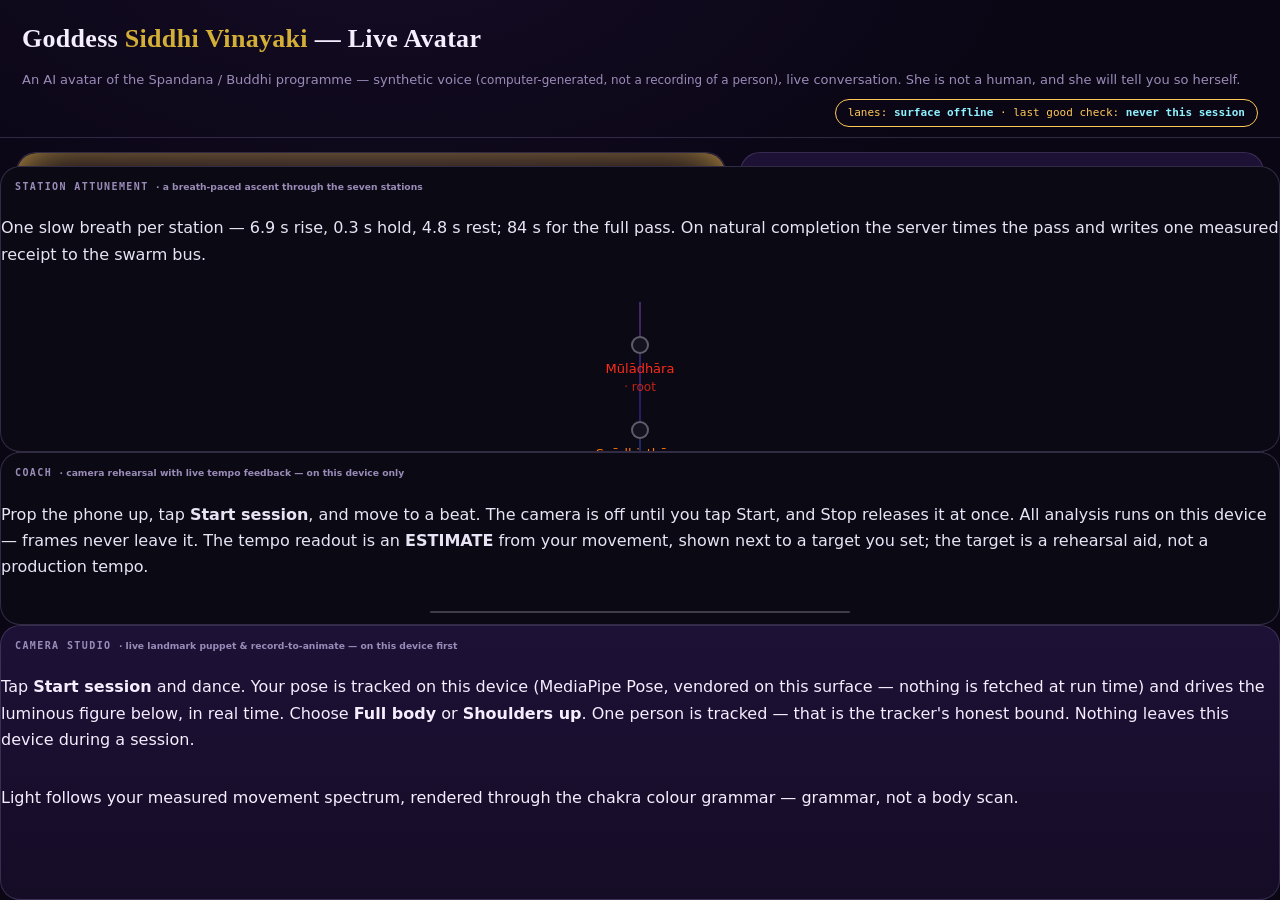
==== commit 2edfc464: "pages re-coupling 2026-11-25 — principal ruling 01:33 EST (18/28)" ====
--- a/avatar/index.html
+++ b/avatar/index.html
@@ -1,80 +1,200 @@
 <!DOCTYPE html>
 <html lang="en">
-<head><script>window.__SB_SURFACE="avatar";</script><script src="../bridge-pages.js"></script>
+<head>
 <meta charset="utf-8">
 <meta name="viewport" content="width=device-width, initial-scale=1">
 <title>Siddhi Vinayaki — Live Avatar</title>
 <style>
+  /* ===== LIVING LIGHT — inlined kit (server root is live-avatar/ only;
+     ../live-dashboard/shared/ is NOT servable by server.py, so the needed
+     tokens/keyframes from shared/living-light.css are inlined verbatim
+     in value, per UI-DESIGN-SYSTEM §7 "function over purity") ===== */
   :root{
-    --bg:#05070f; --panel:#0a0e1acc; --line:#1e2a44; --ink:#e8eefc;
-    --muted:#93a4c4; --gold:#d4af37; --cyan:#57d7f2; --violet:#a78bfa;
-  }
+    --void:#0A0614; --abyss:#150C26; --abyss2:#1D1136;
+    --smoke:#6E6390; --smoke-violet:#9A8BB8;
+    --moon:#F4EEFF; --throne:#6D28D9; --throne-hi:#7C3AED;
+    --rose:#FF5C7A; --amber:#FFC857; --mint:#3DFFA2;
+    --blue:#5B8CFF; --cyan:#33E0FF; --ultra:#C77DFF;
+    --b-rose:#FF8FA3; --b-mint:#7CFFC4; --b-gold:#FFD97A;
+    --b-blue:#8FB0FF; --b-violet:#E0A6FF; --b-cyan:#8FF2FF;
+    --gold:#D4AF37;
+    --font-display:"Fraunces","Playfair Display",Georgia,serif;
+    --font-head:"Space Grotesk",system-ui,sans-serif;
+    --font-body:"Inter",system-ui,-apple-system,"Segoe UI",Roboto,sans-serif;
+    --font-mono:"JetBrains Mono",ui-monospace,SFMono-Regular,Menlo,monospace;
+    --d-micro:160ms; --d-std:280ms; --d-panel:420ms; --d-hero:640ms;
+    --d-exposure:1800ms; --d-breath:12s;
+    --spring-smooth:cubic-bezier(.22,1,.36,1);
+    --spring-snappy:cubic-bezier(.28,.84,.42,1);
+    --spring-controlled:cubic-bezier(.34,1.3,.64,1);
+    --r-panel:20px; --r-card:16px;
+    /* legacy aliases used by preserved markup logic */
+    --bg:var(--void); --panel:var(--abyss); --line:#2A2145; --ink:var(--moon);
+    --muted:var(--smoke-violet); --violet:var(--b-violet);
+  }
+  @keyframes ll-exposure{from{filter:brightness(0)} to{filter:brightness(1)}}
+  @keyframes ll-arrive{from{opacity:.2; transform:translateY(12px)} to{opacity:1; transform:translateY(0)}}
+  @keyframes ll-breath{0%{transform:scale(1)} 57.5%{transform:scale(1.013)} 60%{transform:scale(1.013)} 100%{transform:scale(1)}}
+  @keyframes ll-glowpulse{0%,100%{box-shadow:0 0 18px -6px var(--glow-c,var(--mint))} 50%{box-shadow:0 0 50px -4px var(--glow-c,var(--mint))}}
   *{box-sizing:border-box}
-  html,body{margin:0;height:100%;background:var(--bg);color:var(--ink);
-    font:15px/1.5 -apple-system,"Segoe UI",Roboto,Helvetica,Arial,sans-serif}
+  html,body{margin:0;height:100%;background:var(--void);color:var(--moon);
+    font:16px/1.65 var(--font-body); -webkit-font-smoothing:antialiased}
   body{display:flex;flex-direction:column;min-height:100vh;
-    background:radial-gradient(1200px 700px at 30% -10%,#0d1830 0%,var(--bg) 55%)}
-  header{padding:14px 20px 8px;display:flex;flex-wrap:wrap;gap:8px 18px;
-    align-items:baseline;border-bottom:1px solid var(--line)}
-  header h1{font-size:21px;margin:0;font-weight:650;letter-spacing:.3px}
+    background:radial-gradient(1200px 700px at 30% -10%,#150C26 0%,var(--void) 55%)}
+  header{padding:18px 22px 10px;display:flex;flex-wrap:wrap;gap:8px 18px;
+    align-items:baseline;border-bottom:1px solid color-mix(in srgb,var(--smoke) 38%,transparent);
+    animation:ll-arrive var(--d-panel) var(--spring-smooth) both}
+  header h1{font-family:var(--font-display);font-size:26px;margin:0;font-weight:600;letter-spacing:.3px}
   header h1 .gold{color:var(--gold)}
   header .sub{color:var(--muted);font-size:13px}
-  header .pill{margin-left:auto;font-size:12px;color:var(--muted);
-    border:1px solid var(--line);border-radius:999px;padding:3px 11px}
-  header .pill b{color:var(--cyan);font-weight:600}
+  header .pill{margin-left:auto;font-family:var(--font-mono);font-size:11px;color:var(--muted);
+    border:1px solid color-mix(in srgb,var(--smoke) 45%,transparent);border-radius:999px;padding:4px 12px}
+  header .pill b{color:var(--b-cyan);font-weight:600}
   main{flex:1;display:grid;grid-template-columns:minmax(340px,1.15fr) minmax(320px,.85fr);
     gap:14px;padding:14px 16px;min-height:0}
   @media (max-width:900px){main{grid-template-columns:1fr}}
-  .stage{position:relative;border:1px solid var(--line);border-radius:16px;
-    background:radial-gradient(600px 500px at 50% 30%,#0a1428 0%,#05070f 70%);
-    overflow:hidden;min-height:480px}
+  /* presence stage: exposure ramp on appearance; breath-paced ambient glow;
+     listening/speaking glow is label-paired — the word in #stateLabel always
+     names the state, the glow only accompanies it (honest-motion law) */
+  .stage{position:relative;border:1px solid color-mix(in srgb,var(--smoke) 38%,transparent);border-radius:var(--r-panel);
+    background:radial-gradient(600px 500px at 50% 30%,var(--abyss) 0%,var(--void) 70%);
+    overflow:hidden;min-height:480px;
+    animation:ll-exposure var(--d-exposure) ease-in-out both}
+  .stage::after{content:"";position:absolute;inset:0;pointer-events:none;border-radius:inherit;
+    box-shadow:inset 0 0 60px -18px var(--glow-c,transparent);
+    transition:box-shadow var(--d-std) var(--spring-smooth)}
+  .stage[data-mode="listening"]{--glow-c:var(--cyan)}
+  .stage[data-mode="listening"]::after{box-shadow:inset 0 0 70px -10px var(--cyan)}
+  .stage[data-mode="speaking"]{--glow-c:var(--mint)}
+  .stage[data-mode="speaking"]::after{box-shadow:inset 0 0 70px -10px var(--mint); animation:ll-glowpulse 1.5s ease-in-out infinite}
+  .stage[data-mode="thinking"]{--glow-c:var(--ultra)}
+  .stage[data-mode="thinking"]::after{box-shadow:inset 0 0 60px -14px var(--ultra)}
   canvas#stage{position:absolute;inset:0;width:100%;height:100%;display:block}
-  .stagebar{position:absolute;left:0;right:0;bottom:0;display:flex;gap:8px;
-    align-items:center;padding:10px 12px;background:linear-gradient(transparent,#05070fd9)}
+  .stagebar{position:absolute;left:0;right:0;bottom:0;display:flex;gap:8px;flex-wrap:wrap;
+    align-items:center;padding:10px 12px;background:linear-gradient(transparent,#0A0614e6);z-index:2}
   .stagebar .state{font-size:13px;color:var(--muted);margin-right:auto}
-  .stagebar .state b{color:var(--ink);font-weight:600}
-  .stagebar .gazeState{font-size:11.5px;color:var(--muted);border:1px solid var(--line);
-    border-radius:999px;padding:3px 10px;white-space:nowrap}
+  .stagebar .state b{color:var(--moon);font-weight:600}
+  .stagebar .gazeState{font-family:var(--font-mono);font-size:11px;color:var(--muted);
+    border:1px solid color-mix(in srgb,var(--smoke) 45%,transparent);
+    border-radius:999px;padding:4px 10px;white-space:nowrap}
   .stagebar .gazeState.cam{color:#dff7ff;border-color:var(--cyan)}
-  button{cursor:pointer;border:1px solid var(--line);background:#101a30;color:var(--ink);
-    border-radius:10px;padding:8px 13px;font-size:13.5px}
+  button{cursor:pointer;border:1px solid color-mix(in srgb,var(--smoke) 45%,transparent);
+    background:var(--abyss2);color:var(--moon);min-height:44px;
+    border-radius:12px;padding:8px 13px;font-size:13.5px;font-family:var(--font-head);
+    transition:transform var(--d-micro) var(--spring-snappy),border-color var(--d-std) var(--spring-smooth),box-shadow var(--d-std) var(--spring-smooth)}
   button:hover{border-color:var(--cyan)}
+  button:active{transform:translateY(1px) scale(.98)}
   button.on{background:#173a4d;border-color:var(--cyan);color:#dff7ff}
-  button.rec{background:#4d1730;border-color:#f27da5;color:#ffe3ee}
+  button.rec{background:#4d1730;border-color:var(--b-rose);color:#ffe3ee}
   button:disabled{opacity:.45;cursor:default}
-  .panel{display:flex;flex-direction:column;border:1px solid var(--line);
-    border-radius:16px;background:var(--panel);min-height:0;overflow:hidden}
-  .panel h2{font-size:12px;letter-spacing:.12em;text-transform:uppercase;
-    color:var(--muted);margin:0;padding:10px 14px 4px}
+  .panel{display:flex;flex-direction:column;
+    border:1px solid color-mix(in srgb,var(--smoke) 38%,transparent);
+    border-radius:var(--r-panel);
+    background:linear-gradient(180deg,var(--abyss2),var(--abyss));min-height:0;overflow:hidden;
+    animation:ll-arrive var(--d-panel) var(--spring-smooth) both;animation-delay:40ms}
+  .panel h2{font-family:var(--font-mono);font-size:10px;font-weight:700;letter-spacing:.14em;text-transform:uppercase;
+    color:var(--muted);margin:0;padding:12px 14px 4px}
   #log{flex:1;overflow-y:auto;padding:8px 14px;display:flex;flex-direction:column;gap:9px;min-height:180px}
-  .msg{max-width:92%;padding:8px 12px;border-radius:13px;white-space:pre-wrap;word-wrap:break-word}
+  .msg{max-width:92%;padding:8px 12px;border-radius:var(--r-card);white-space:pre-wrap;word-wrap:break-word;
+    animation:ll-arrive var(--d-panel) var(--spring-smooth) both}
   .msg.user{align-self:flex-end;background:#14304a;border:1px solid #1f4d73}
-  .msg.her{align-self:flex-start;background:#101a30;border:1px solid var(--line)}
+  .msg.her{align-self:flex-start;background:var(--abyss);border:1px solid color-mix(in srgb,var(--smoke) 30%,transparent)}
   .msg .meta{display:block;margin-top:4px;font-size:11px;color:var(--muted)}
-  .msg .note{font-size:11.5px;color:var(--gold);background:none;border:none;padding:2px 0 0;cursor:pointer}
-  .composer{display:flex;gap:8px;padding:10px 12px;border-top:1px solid var(--line)}
-  .composer textarea{flex:1;resize:none;height:44px;border-radius:10px;
-    border:1px solid var(--line);background:#0a1120;color:var(--ink);padding:10px;font:inherit}
-  .filesbar{display:flex;gap:8px;align-items:center;padding:8px 12px;border-top:1px solid var(--line);flex-wrap:wrap}
-  .filesbar label{cursor:pointer;border:1px solid var(--line);border-radius:10px;
-    padding:7px 12px;font-size:13px;background:#101a30}
+  .msg .note{font-size:11.5px;color:var(--gold);background:none;border:none;padding:2px 0 0;cursor:pointer;min-height:0}
+  .composer{display:flex;gap:8px;padding:10px 12px;border-top:1px solid color-mix(in srgb,var(--smoke) 35%,transparent)}
+  .composer textarea{flex:1;resize:none;height:44px;border-radius:12px;
+    border:1px solid color-mix(in srgb,var(--smoke) 45%,transparent);background:var(--void);color:var(--moon);padding:10px;font:inherit}
+  .composer textarea:focus{outline:2px solid var(--throne-hi);outline-offset:1px}
+  .filesbar{display:flex;gap:8px;align-items:center;padding:8px 12px;border-top:1px solid color-mix(in srgb,var(--smoke) 35%,transparent);flex-wrap:wrap}
+  .filesbar label{cursor:pointer;border:1px solid color-mix(in srgb,var(--smoke) 45%,transparent);border-radius:12px;
+    padding:7px 12px;font-size:13px;background:var(--abyss2);min-height:44px;display:inline-flex;align-items:center}
   .filesbar label:hover{border-color:var(--cyan)}
   .filesbar input{display:none}
   .filesbar .hint{font-size:12px;color:var(--muted)}
   #files,#results{display:flex;flex-direction:column;gap:6px;padding:2px 14px 10px}
-  .chip{display:flex;gap:9px;align-items:center;border:1px solid var(--line);
-    border-radius:10px;padding:6px 9px;font-size:13px;background:#0a1120}
+  .chip{display:flex;gap:9px;align-items:center;border:1px solid color-mix(in srgb,var(--smoke) 30%,transparent);
+    border-radius:12px;padding:6px 9px;font-size:13px;background:var(--void)}
   .chip img{width:38px;height:38px;object-fit:cover;border-radius:7px}
   .chip .nm{flex:1;overflow:hidden;text-overflow:ellipsis;white-space:nowrap}
-  .chip a{color:var(--cyan);text-decoration:none;font-size:12.5px}
+  .chip a{color:var(--b-cyan);text-decoration:none;font-size:12.5px}
   .chip .sz{color:var(--muted);font-size:12px}
   .empty{font-size:12.5px;color:var(--muted);padding:0 14px 8px}
+
+  /* ===== UI v2 (2026-11-23) — PRESENCE GRADING LADDER + KĀLA-PHASE AMBIENT =====
+     Ladder rungs (design dossier §1): idle / live / stale / diverged /
+     awaiting / delivered. Colour is ALWAYS paired with the rung word in
+     #presenceRung (signal grammar: never colour alone). The rung is set
+     only by the additive observer script at the end of <body>, which
+     reads states the page already computes (#stateLabel, #lanePill,
+     #gazeState, #log, #results) — it never invents a state.
+     Kāla-phase ambient: DECLARED client-clock grammar — a subtle tint
+     on the ambient ground (.stage background + page wash) chosen from
+     THIS DEVICE's clock hour. It is NOT the measured Kāla register
+     (no register is fetched); it claims nothing about the world. */
+  .stage[data-presence="idle"]{--presence-c:var(--smoke-violet)}
+  .stage[data-presence="live"]{--presence-c:var(--mint)}
+  .stage[data-presence="stale"]{--presence-c:var(--amber)}
+  .stage[data-presence="diverged"]{--presence-c:var(--rose)}
+  .stage[data-presence="awaiting"]{--presence-c:var(--blue)}
+  .stage[data-presence="delivered"]{--presence-c:var(--b-gold)}
+  .stage[data-presence="stale"]::after{box-shadow:inset 0 0 60px -14px var(--amber)}
+  .stage[data-presence="diverged"]::after{box-shadow:inset 0 0 60px -14px var(--rose)}
+  .stage[data-presence="awaiting"]::after{box-shadow:inset 0 0 60px -16px var(--blue)}
+  .stage[data-presence="delivered"]::after{box-shadow:inset 0 0 70px -12px var(--b-gold)}
+  .presenceRung{font-family:var(--font-mono);font-size:11px;color:var(--moon);
+    border:1px solid color-mix(in srgb,var(--presence-c,var(--smoke-violet)) 65%,transparent);
+    border-radius:999px;padding:4px 10px;white-space:nowrap;
+    transition:border-color var(--d-std) var(--spring-smooth)}
+  .presenceRung::before{content:"";display:inline-block;width:7px;height:7px;border-radius:50%;
+    background:var(--presence-c,var(--smoke-violet));margin-right:7px;vertical-align:1px}
+  #lanePill[data-presence="stale"]{border-color:var(--amber);color:var(--amber)}
+  #lanePill[data-presence="diverged"]{border-color:var(--rose)}
+  /* Kāla-phase ambient tint — ambient/halo ground ONLY (.stage + page wash);
+     DECLARED client-clock grammar, see note above. */
+  body[data-kala-phase="dawn"]{background:radial-gradient(1200px 700px at 30% -10%,#1d0f22 0%,var(--void) 55%)}
+  body[data-kala-phase="morning"]{background:radial-gradient(1200px 700px at 30% -10%,#101a30 0%,var(--void) 55%)}
+  body[data-kala-phase="afternoon"]{background:radial-gradient(1200px 700px at 30% -10%,#181430 0%,var(--void) 55%)}
+  body[data-kala-phase="dusk"]{background:radial-gradient(1200px 700px at 30% -10%,#22101e 0%,var(--void) 55%)}
+  body[data-kala-phase="evening"]{background:radial-gradient(1200px 700px at 30% -10%,#170d2c 0%,var(--void) 55%)}
+  .stage[data-kala-phase="dawn"]{background:radial-gradient(600px 500px at 50% 30%,#2b1626 0%,var(--void) 70%)}
+  .stage[data-kala-phase="morning"]{background:radial-gradient(600px 500px at 50% 30%,#132138 0%,var(--void) 70%)}
+  .stage[data-kala-phase="afternoon"]{background:radial-gradient(600px 500px at 50% 30%,#1d1838 0%,var(--void) 70%)}
+  .stage[data-kala-phase="dusk"]{background:radial-gradient(600px 500px at 50% 30%,#2e1424 0%,var(--void) 70%)}
+  .stage[data-kala-phase="evening"]{background:radial-gradient(600px 500px at 50% 30%,#1a0e30 0%,var(--void) 70%)}
+  /* Viśuddha (voice/intelligibility station): plain-English glosses ride
+     in the same breath as technical labels — smaller, body font, no caps. */
+  .plain{font-family:var(--font-body);text-transform:none;letter-spacing:0;font-size:.92em;color:var(--muted)}
+  header .pill .plain, .stagebar .gazeState .plain{color:inherit;opacity:.85}
+  /* ===== UI v2 reduced-motion substitution table (design system §4) =====
+     exposure ramp -> plain opacity fade · faint-arrival -> opacity fade
+     (no rise) · glow pulse -> static glow (existing rule) · breath ->
+     gentler in canvas (draw() uses ±0.8% under `reduced`) · all
+     transitions -> fades/identity (existing universal rule). */
+  @media (prefers-reduced-motion: reduce){
+    @keyframes ll-fade-rm{from{opacity:.2} to{opacity:1}}
+    .stage{animation:ll-fade-rm var(--d-std) ease both !important}
+    header,.panel,.msg{animation:ll-fade-rm var(--d-std) ease both !important;transform:none !important}
+    .stage::after{transition:none !important}
+    button{transition:none !important}
+    button:active{transform:none !important}
+  }
+  @media (prefers-reduced-motion: reduce){
+    *,*::before,*::after{animation-duration:.01ms !important;animation-iteration-count:1 !important;
+      transition-duration:.01ms !important;scroll-behavior:auto !important}
+    .stage{animation:none}
+    .stage[data-mode="speaking"]::after{animation:none !important}
+  }
 </style>
+<link rel="stylesheet" href="surface-kit.css">
+<link rel="stylesheet" href="chat-panel.css">
+<link rel="stylesheet" href="attunement.css">
+<link rel="stylesheet" href="coach.css">
+<link rel="stylesheet" href="studio.css">
 </head>
 <body>
 <header>
   <h1>Goddess <span class="gold">Siddhi Vinayaki</span> — Live Avatar</h1>
-  <span class="sub">An AI avatar of the Spandana / Buddhi programme — synthetic voice, live conversation. She is not a human, and she will tell you so herself.</span>
+  <span class="sub">An AI avatar of the Spandana / Buddhi programme — synthetic voice <span class="plain">(computer-generated, not a recording of a person)</span>, live conversation. She is not a human, and she will tell you so herself.</span>
   <span class="pill" id="lanePill">lanes: <b>checking…</b></span>
 </header>
 <main>
@@ -83,14 +203,16 @@
     <video id="camVideo" playsinline muted aria-hidden="true"
       style="position:absolute;left:0;bottom:0;width:2px;height:2px;opacity:0;pointer-events:none"></video>
     <div class="stagebar">
+      <span class="presenceRung" id="presenceRung" role="status">presence: idle — she is here, waiting</span>
       <span class="state" id="stateLabel">She is <b>present</b></span>
       <span class="gazeState" id="gazeState"
         title="Camera tracking runs on this device only — no frames are sent anywhere, ever.">gaze: pointer</span>
       <button id="cameraBtn"
         title="Eye contact: use your camera (on this device only — frames never leave it) so she can look at you. Off by default.">📷 Eye contact</button>
-      <button id="voiceModeBtn" title="Arm the microphone for talk and barge-in">🎙 Voice mode</button>
-      <button id="micBtn" title="Push to talk">🎤 Talk</button>
-      <button id="voiceBtn" class="on" title="Her spoken voice on/off">🔊 Voice on</button>
+      <button id="voiceModeBtn" title="Voice mode (hands-free): arm the microphone so she stops speaking when you start talking (barge-in)">🎙 Voice mode</button>
+      <button id="micBtn" title="Talk: tap once to record your voice, tap again to send it to her">🎤 Talk</button>
+      <span class="pill" id="micPill" role="status">microphone (mic) off · tap Talk to record · recordings go to this surface's own speech-to-text service on this machine/LAN · the mic stops when recording ends</span>
+      <button id="voiceBtn" class="on" title="Her spoken voice on/off — the voice is synthetic (computer-generated)">🔊 Voice on</button>
     </div>
   </section>
   <aside class="panel" aria-label="Conversation panel">
@@ -102,7 +224,7 @@
     </div>
     <div class="filesbar">
       <label>⬆ Upload<input type="file" id="fileInput" multiple></label>
-      <span class="hint">Files land in her panel; the newest is attached to your next message.</span>
+      <span class="hint">Files land in her panel; the newest is attached to your next message. <span class="plain">(In practice, every file shared since your last message attaches to it.)</span></span>
       <button id="transcriptBtn" style="margin-left:auto">⬇ Transcript</button>
     </div>
     <h2>Shared files</h2>
@@ -111,8 +233,119 @@
     <div id="results"><div class="empty">Her spoken replies arrive here as audio cards.</div></div>
   </aside>
 </main>
+<section id="attunement" class="panel" aria-label="Station Attunement Pass">
+  <h2>Station Attunement <span class="plain">· a breath-paced ascent through the seven stations</span></h2>
+  <p>One slow breath per station — 6.9 s rise, 0.3 s hold, 4.8 s rest; 84 s for the full pass. On natural completion the server times the pass and writes one measured receipt to the swarm bus.</p>
+  <div class="att-spine">
+    <div class="att-light" aria-hidden="true"></div>
+      <div class="att-station" style="color:#ff2a1a"><span class="att-node"></span><span class="att-label">Mūlādhāra <span class="att-gloss">· root</span></span></div>
+      <div class="att-station" style="color:#ff7a00"><span class="att-node"></span><span class="att-label">Svādhiṣṭhāna <span class="att-gloss">· sacral flow</span></span></div>
+      <div class="att-station" style="color:#ffd400"><span class="att-node"></span><span class="att-label">Maṇipūra <span class="att-gloss">· navel fire</span></span></div>
+      <div class="att-station" style="color:#2ee66b"><span class="att-node"></span><span class="att-label">Anāhata <span class="att-gloss">· heart</span></span></div>
+      <div class="att-station" style="color:#1e9bff"><span class="att-node"></span><span class="att-label">Viśuddha <span class="att-gloss">· throat</span></span></div>
+      <div class="att-station" style="color:#5a3dff"><span class="att-node"></span><span class="att-label">Ājñā <span class="att-gloss">· brow insight</span></span></div>
+      <div class="att-station" style="color:#b45cff"><span class="att-node"></span><span class="att-label">Sahasrāra <span class="att-gloss">· crown</span></span></div>
+  </div>
+  <div class="att-scan">
+    <p class="att-scan-q">Before you begin — which one sounds like you lately? (optional — tap one, or none; tapping again deselects)</p>
+    <div class="att-chips">
+      <button class="att-chip" type="button" data-idx="0">Mūlādhāra (root) · "always on edge"</button>
+      <button class="att-chip" type="button" data-idx="1">Svādhiṣṭhāna (sacral) · "no spark, no joy"</button>
+      <button class="att-chip" type="button" data-idx="2">Maṇipūra (solar plexus) · "can't say no"</button>
+      <button class="att-chip" type="button" data-idx="3">Anāhata (heart) · "hard to let people in"</button>
+      <button class="att-chip" type="button" data-idx="4">Viśuddha (throat) · "words get stuck"</button>
+      <button class="att-chip" type="button" data-idx="5">Ājñā (third eye) · "doubting your gut"</button>
+      <button class="att-chip" type="button" data-idx="6">Sahasrāra (crown) · "feeling disconnected"</button>
+    </div>
+    <p class="att-note">Feelings are traditional associations — a mirror for reflection, not a diagnosis.</p>
+  </div>
+  <div class="att-controls">
+    <button class="att-begin" type="button">Begin</button>
+    <button class="att-abort" type="button" disabled>Abort</button>
+  </div>
+  <p class="att-status" role="status">ready — press Begin when you are.</p>
+</section>
+<script src="attunement.js"></script>
+<section id="coach" class="panel" aria-label="Coach Mode">
+  <h2>Coach <span class="plain">· camera rehearsal with live tempo feedback — on this device only</span></h2>
+  <p>Prop the phone up, tap <b>Start session</b>, and move to a beat. The camera is off until you tap Start, and Stop releases it at once. All analysis runs on this device — frames never leave it. The tempo readout is an <b>ESTIMATE</b> from your movement, shown next to a target you set; the target is a rehearsal aid, not a production tempo.</p>
+  <div class="coach-stage">
+    <video class="coach-video" playsinline muted aria-label="Coach camera preview"></video>
+    <div class="coach-light" aria-hidden="true"></div>
+  </div>
+  <div class="coach-target">
+    <label>Target tempo (BPM)
+      <input class="coach-bpm" type="number" min="40" max="220" step="1" value="120">
+    </label>
+    <button class="coach-tap" type="button">Tap tempo</button>
+  </div>
+  <div class="coach-readout" aria-live="polite">
+    <div><span class="coach-est-num">—</span> <span class="coach-est-label">BPM · ESTIMATE</span></div>
+    <div class="coach-drift">press Start session when you are ready.</div>
+  </div>
+  <div class="coach-controls">
+    <button class="coach-start" type="button">Start session</button>
+    <button class="coach-stop" type="button" disabled>Stop session</button>
+  </div>
+  <p class="coach-status" role="status">camera off — nothing is being watched or recorded.</p>
+  <div class="coach-summary" hidden>
+    <h3>Session summary</h3>
+    <pre class="coach-summary-json"></pre>
+    <div class="coach-receipt-btns">
+      <button class="coach-download" type="button">Download session receipt (JSON)</button>
+      <button class="coach-send" type="button">Send receipt to Muse</button>
+    </div>
+    <p class="coach-send-status" role="status"></p>
+  </div>
+</section>
+<script src="coach-estimator.js"></script>
+<script src="coach.js"></script>
+<section id="studio" class="panel" aria-label="Camera Studio">
+  <h2>Camera Studio <span class="plain">· live landmark puppet &amp; record-to-animate — on this device first</span></h2>
+  <p>Tap <b>Start session</b> and dance. Your pose is tracked on this device (MediaPipe Pose, vendored on this surface — nothing is fetched at run time) and drives the luminous figure below, in real time. Choose <b>Full body</b> or <b>Shoulders up</b>. One person is tracked — that is the tracker's honest bound. Nothing leaves this device during a session.</p>
+  <p class="studio-grammar-label">Light follows your measured movement spectrum, rendered through the chakra colour grammar — grammar, not a body scan.</p>
+  <div class="studio-stage">
+    <canvas class="studio-canvas" width="640" height="480" aria-label="Live landmark puppet"></canvas>
+    <div class="studio-bloom" aria-hidden="true"></div>
+    <video class="studio-video" playsinline muted aria-label="Camera Studio camera preview"></video>
+  </div>
+  <div class="studio-framing" role="group" aria-label="Framing">
+    <button class="studio-frame-full" type="button" aria-pressed="true">Full body</button>
+    <button class="studio-frame-shoulders" type="button" aria-pressed="false">Shoulders up</button>
+  </div>
+  <div class="studio-readouts" aria-live="polite">
+    <div>motion spectrum: <span class="studio-dom">—</span> Hz dominant · first-harmonic ratio <span class="studio-harm">—</span><span class="studio-tag">measured</span></div>
+    <div>pulse: <span class="studio-pulse">shoulders-up framing only</span></div>
+    <div>scene light: <span class="studio-light">—</span></div>
+    <div>figure light: <span class="studio-station">—</span><span class="studio-tag">declared grammar</span></div>
+  </div>
+  <label class="studio-record-toggle">
+    <input class="studio-record" type="checkbox">
+    <span>Record this session in the browser — recording stays in this browser and is offered as a download to this device only; it is never uploaded automatically. A recording is the raw material for the film pipeline: pose-track extraction happens later, on files you choose to hand over.</span>
+  </label>
+  <div class="studio-controls">
+    <button class="studio-start" type="button">Start session</button>
+    <button class="studio-stop" type="button" disabled>Stop session</button>
+  </div>
+  <p class="studio-status" role="status">camera off — nothing is being watched or recorded.</p>
+  <div class="studio-download" hidden>
+    <a class="studio-download-link" href="#">Download your recording (WebM) — recorded in this browser; it was never uploaded.</a>
+  </div>
+  <div class="studio-summary" hidden>
+    <h3>Session summary</h3>
+    <pre class="studio-summary-json"></pre>
+    <div class="studio-receipt-btns">
+      <button class="studio-download-receipt" type="button">Download session receipt (JSON)</button>
+      <button class="studio-send" type="button">Send receipt to Muse</button>
+    </div>
+    <p class="studio-send-status" role="status"></p>
+  </div>
+</section>
+<script src="/assets/pose/pose.js"></script>
+<script src="studio-spectral.js"></script>
+<script src="studio.js"></script>
 <audio id="ttsAudio" preload="auto"></audio>
-<script src="../assets/face/face_mesh.js"></script>
+<script src="/assets/face/face_mesh.js"></script>
 <script>
 "use strict";
 /* =============== session & state =============== */
@@ -204,12 +437,23 @@
     addMsg("her", "The connection to my surface failed just now — nothing was sent. Try again in a moment.", "transport error");
   }
 }
-function updateLanePill(out) {
-  if (out && out.source && out.source.startsWith("anthropic"))
-    $("lanePill").innerHTML = "deep lane: <b>Anthropic · live</b> · voice: <b>Aria DragonHD</b> · ears: <b>local Whisper</b>";
-  else if (out)
-    $("lanePill").innerHTML = "deep lane: <b>refused (credit) — local fallback</b> · voice: <b>Aria DragonHD</b> · ears: <b>local Whisper</b>";
-}
+/* G-18: lane wording renders ONLY from the server's lane_state field. */
+function laneText(st) {
+  if (!st) return "checking…";
+  if (st === "removed-by-ruling") return "removed by your ruling of 2026-11-22 — local fallback";
+  if (st === "on") return "live";
+  if (st.indexOf("refused:") === 0) return "refused (" + st.slice(8) + ") — local fallback";
+  return st;
+}
+function renderLanePill(h, out) {
+  var st = (h && h.lane_state) || (out && out.lane_state) ||
+    ((out && out.source && out.source.startsWith("anthropic")) ? "on" :
+     (out ? (out.lane_error ? "removed-by-ruling" : null) : null));
+  var voice = (h && h.azure && h.azure.voice) ? h.azure.voice.split(":")[0].replace("en-US-", "") + " DragonHD" : "Aria DragonHD";
+  var ears = (h && h.asr && h.asr.model) ? h.asr.model : "local Whisper";
+  $("lanePill").innerHTML = "deep lane <span class=\"plain\">(main reasoning service)</span>: <b>" + laneText(st) + "</b> · voice <span class=\"plain\">(synthetic voice)</span>: <b>" + voice + "</b> · ears <span class=\"plain\">(speech-to-text)</span>: <b>" + ears + "</b> · checked <span class=\"plain\">(last health check)</span>: <b>" + new Date().toLocaleTimeString() + "</b>";
+}
+function updateLanePill(out) { renderLanePill(window.__lastHealth || null, out || null); }
 $("sendBtn").onclick = () => { const v = $("input").value; $("input").value = ""; sendMessage(v); };
 $("input").addEventListener("keydown", e => {
   if (e.key === "Enter" && !e.shiftKey) { e.preventDefault(); $("sendBtn").click(); }});
@@ -306,8 +550,18 @@
     $("micBtn").classList.add("rec"); $("micBtn").textContent = "⏺ Listening…";
   } catch (e) { setMode("idle", "present — microphone unavailable"); }
 }
+function stopMicIfNotArmed() {
+  /* G-19 mic consent parity: when recording ends and voice mode is not
+     armed, stop every mic track so the browser mic indicator dies with
+     the state. Voice mode keeps the stream only while armed, and its
+     button says so. */
+  if (S.voiceArmed) return;
+  if (micStream) { micStream.getTracks().forEach(function(t){ try { t.stop(); } catch(e){} }); micStream = null; }
+  var mp = $("micPill"); if (mp) mp.textContent = "microphone (mic) off · tap Talk to record · recordings go to this surface's own speech-to-text service on this machine/LAN · the mic stops when recording ends";
+}
 async function onRecordingStop() {
   $("micBtn").classList.remove("rec"); $("micBtn").textContent = "🎤 Talk";
+  stopMicIfNotArmed();
   const blob = new Blob(recChunks, {type: recorder.mimeType || "audio/webm"});
   if (!blob.size) { setMode("idle", "present"); return; }
   setMode("thinking", "hearing you"); excite("ear");
@@ -341,7 +595,7 @@
   if (S.voiceArmed) {
     try { await getMic(); startVAD(); $("voiceModeBtn").textContent = "🎙 Voice mode on — she yields when you speak"; }
     catch (e) { S.voiceArmed = false; $("voiceModeBtn").classList.remove("on"); }
-  } else { stopVAD(); $("voiceModeBtn").textContent = "🎙 Voice mode"; }
+  } else { stopVAD(); $("voiceModeBtn").textContent = "🎙 Voice mode"; stopMicIfNotArmed(); }
 };
 function startVAD() {
   // Barge-in: while she speaks, sustained visitor voice stops her and
@@ -392,12 +646,16 @@
 }
 
 /* =============== health =============== */
-fetch("/api/health").then(r => r.json()).then(h => {
-  excite("guard", .7); excite("memory", .6);
-  const lane = h.anthropic.last_error ? "refused (credit) — local fallback" : "Anthropic · configured";
-  $("lanePill").innerHTML = "deep lane: <b>" + lane + "</b> · voice: <b>" + h.azure.voice.split(":")[0].replace("en-US-", "") +
-    " DragonHD</b> · ears: <b>" + h.asr.model + "</b>";
-}).catch(() => { $("lanePill").innerHTML = "lanes: <b>surface offline</b>"; });
+/* G-32: health is re-polled every 30 s (it was fetched once at load);
+   G-18: the pill renders from the server's single lane_state field. */
+function pollHealth() {
+  return fetch("/api/health").then(r => r.json()).then(h => {
+    window.__lastHealth = h; window.__lastHealthOk = Date.now();
+    excite("guard", .7); excite("memory", .6);
+    renderLanePill(h, null);
+  }).catch(() => { $("lanePill").innerHTML = "lanes: <b>surface offline</b> · last good check: <b>" + (window.__lastHealthOk ? Math.round((Date.now()-window.__lastHealthOk)/1000) + "s ago" : "never this session") + "</b>"; });
+}
+pollHealth(); setInterval(pollHealth, 30000);
 
 /* =============== camera eye contact (v1.1, MediaPipe Face Mesh) ===============
    One-time exception (principal, 2026-11-22): the face-mesh library was
@@ -415,7 +673,7 @@
     Cam.state === "on"    ? "gaze: camera on — no face yet · pointer" :
     Cam.state === "start" ? "gaze: camera starting…" :
     Cam.state === "error" ? "gaze: camera unavailable · pointer" :
-                            "gaze: pointer";
+                            "gaze: pointer — she follows your mouse or touch";
 }
 function onFaceResults(res) {
   const lm = res && res.multiFaceLandmarks && res.multiFaceLandmarks[0];
@@ -534,7 +792,7 @@
   // breath: 12 s asymmetric cycle (inhale eased, exhale longer)
   const bp = (t % 12) / 12 * Math.PI * 2;
   const breath = (Math.sin(bp) + .35 * Math.sin(2 * bp)) / 1.35;
-  const bScale = 1 + .013 * breath;
+  const bScale = 1 + (reduced ? .008 : .013) * breath; // reduced motion: breath remains, gentler (±0.8%)
   // gaze: a fresh tracked face wins; otherwise the pointer (never spectrum-driven)
   const faceFresh = Cam.on && S.face.ok && (now - S.face.at < 1200);
   let gx, gy;
@@ -760,7 +1018,7 @@
   }
 }
 fit();
-addMsg("her", "Hello, Trishul. I am Siddhi Vinayaki — an AI avatar, here in voice and text. Speak to me, type, or share a file; I will answer aloud. One honesty note: my deep reasoning lane is refused just now (its credit balance is empty), so until it is restored I answer from a small local fallback — greetings, status, your files, the time — and I will say so rather than invent depth I do not have.");
+addMsg("her", "Hello, Trishul. I am Siddhi Vinayaki — an AI avatar, here in voice and text. Speak to me, type, or share a file; I will answer aloud. One honesty note: my deep reasoning lane was removed by Trishul's ruling of 2026-11-22, so I answer from a small local fallback — greetings, status, your files, the time — and I will say so rather than invent depth I do not have.");
 requestAnimationFrame(draw);
 
 /* ---- Buddhi Live bridge: the dashboard on :8794 watches through this.
@@ -770,11 +1028,20 @@
 const BRIDGE_CH = { authority: "guard", command: "memory",
   communication: "chat", creation: "files", execution: "voice",
   integration: "memory", verification: "guard", delivery: "chat" };
+/* G-20 (cycle #3, FIRST): origin-pinned bridge. The only legitimate
+   counterpart is the 8794 Buddhi Live origin on this same host, and
+   only when it is this page's parent frame. Anything else is dropped
+   silently and counted (console-visible, no UI alarm theatre). */
+const PARENT_ORIGIN = location.protocol + "//" + location.hostname + ":8794";
+window.__bridgeDropped = 0;
 function bridgePost(state) {
   try { parent.postMessage({ kind: "avatar-state",
-    state: state || S.mode }, "*"); } catch (e) {}
+    state: state || S.mode }, PARENT_ORIGIN); } catch (e) {}
 }
 window.addEventListener("message", (e) => {
+  if (e.origin !== PARENT_ORIGIN || e.source !== window.parent) {
+    window.__bridgeDropped++; console.debug("[bridge] dropped message from", e.origin); return;
+  }
   const d = e.data || {};
   if (!d.kind || String(d.kind).indexOf("buddhi-") !== 0) return;
   if (d.kind === "buddhi-ping") { bridgePost(); }
@@ -808,5 +1075,183 @@
 setInterval(bridgePost, 5000);
 bridgePost();
 </script>
+
+<script>
+"use strict";
+/* Living Light presentation hook (additive, read-only): the stage glow
+   follows the exact words of #stateLabel — glow never appears without
+   the label naming the state. No behaviour is altered. */
+(function(){
+  var stage = document.querySelector(".stage");
+  var label = document.getElementById("stateLabel");
+  if(!stage || !label) return;
+  function sync(){
+    var t = label.textContent || "";
+    var m = /speaking/.test(t) ? "speaking" :
+            /listening|hearing you/.test(t) ? "listening" :
+            /thinking/.test(t) ? "thinking" : "present";
+    stage.setAttribute("data-mode", m);
+  }
+  new MutationObserver(sync).observe(label, {childList:true, characterData:true, subtree:true});
+  sync();
+})();
+</script>
+
+<script>
+"use strict";
+/* UI v2 additive presentation layer (read-only observer — no behaviour
+   is altered, no state is created):
+   (a) PRESENCE GRADING LADDER — derives ONE rung from states the page
+       already computes and paints it (colour + word) on #presenceRung,
+       .stage[data-presence] and #lanePill[data-presence]:
+         diverged — a requested path fell back: camera unavailable,
+                    microphone/ears unavailable, or browser-ears fallback
+                    (server speech-to-text failed) — real labels only.
+         stale    — #lanePill reads "surface offline" (the load-time
+                    health fetch failed); the rung shows the REAL age:
+                    seconds/minutes since this page first saw it offline.
+         awaiting — lanes still "checking…", she is "thinking" /
+                    "hearing you", or the camera is "starting…".
+         live     — she is listening or speaking right now.
+         delivered— a reply bubble or a spoken-audio card just arrived
+                    (2.4 s, then the rung recomputes).
+         idle     — present and waiting; the default.
+       Precedence: diverged > stale > awaiting > live > delivered > idle.
+   (b) KĀLA-PHASE AMBIENT — DECLARED client-clock grammar: the phase is
+       read from THIS DEVICE's clock (night/dawn/morning/afternoon/dusk/
+       evening) and tints only the ambient ground. It is NOT the
+       measured Kāla register; nothing is fetched and nothing is claimed.
+*/
+(function(){
+  var stage = document.querySelector(".stage");
+  var rungEl = document.getElementById("presenceRung");
+  var pill = document.getElementById("lanePill");
+  var label = document.getElementById("stateLabel");
+  var gaze = document.getElementById("gazeState");
+  if(!stage || !rungEl || !pill || !label || !gaze) return;
+  var offlineSince = 0, deliveredUntil = 0;
+  function ageText(ms){
+    var s = Math.max(0, Math.round(ms/1000));
+    return s < 60 ? s + "s" : Math.floor(s/60) + "m " + (s%60) + "s";
+  }
+  function compute(){
+    var lt = label.textContent || "", pt = pill.textContent || "", gt = gaze.textContent || "";
+    var rung, word;
+    if(/camera unavailable|microphone unavailable|ears unavailable|browser ears/.test(lt + " " + gt)){
+      rung = "diverged"; word = "presence: diverged — a requested path fell back; see the labels";
+    } else if(/surface offline/.test(pt)){
+      if(!offlineSince) offlineSince = Date.now();
+      rung = "stale"; word = "presence: stale — surface offline for " + ageText(Date.now() - offlineSince);
+    } else if(/checking|thinking|hearing you|camera starting/.test(lt + " " + pt + " " + gt)){
+      rung = "awaiting"; word = "presence: awaiting — waiting for a reply or a service";
+    } else if(/listening|speaking/.test(lt)){
+      rung = "live"; word = /speaking/.test(lt) ? "presence: live — she is speaking" : "presence: live — she is listening";
+    } else if(Date.now() < deliveredUntil){
+      rung = "delivered"; word = "presence: delivered — her reply just arrived";
+    } else {
+      rung = "idle"; word = "presence: idle — she is here, waiting";
+    }
+    if(rung !== "stale") offlineSince = offlineSince && /surface offline/.test(pt) ? offlineSince : 0;
+    stage.setAttribute("data-presence", rung);
+    pill.setAttribute("data-presence", rung);
+    if(rungEl.textContent !== word) rungEl.textContent = word;
+    return rung;
+  }
+  var obs = new MutationObserver(compute);
+  [label, pill, gaze].forEach(function(el){ obs.observe(el, {childList:true, characterData:true, subtree:true}); });
+  var log = document.getElementById("log"), results = document.getElementById("results");
+  function delivered(){ deliveredUntil = Date.now() + 2400; compute(); setTimeout(compute, 2500); }
+  if(log) new MutationObserver(function(muts){
+    muts.forEach(function(m){ m.addedNodes.forEach(function(n){
+      if(n.nodeType === 1 && n.classList && n.classList.contains("her")) delivered();
+    }); });
+  }).observe(log, {childList:true});
+  if(results) new MutationObserver(function(muts){
+    muts.forEach(function(m){ if(m.addedNodes.length) delivered(); });
+  }).observe(results, {childList:true});
+  setInterval(function(){ if(stage.getAttribute("data-presence") === "stale") compute(); }, 1000);
+  function kalaPhase(){
+    var h = new Date().getHours();
+    var ph = h < 5 ? "night" : h < 8 ? "dawn" : h < 12 ? "morning" :
+             h < 17 ? "afternoon" : h < 20 ? "dusk" : "evening";
+    document.body.setAttribute("data-kala-phase", ph);
+    stage.setAttribute("data-kala-phase", ph);
+  }
+  kalaPhase(); setInterval(kalaPhase, 60000);
+  compute();
+})();
+</script>
+<script src="surface-kit.js"></script>
+<script src="chat-panel.js"></script>
+<script>
+/* 8793 conversation coherence: this surface's own conversation is the
+   chat (voice + text, presence-first) — no second panel is mounted, so
+   speaker identity is never confused. The kit still gives it the
+   identity corner, UNSEEN label and freshness dialect. chat-panel.js
+   is present byte-identical but finds no mount here, by design. */
+</script>
+<script>
+/* vinayaki-bridge.js — inlined verbatim (cycle #5 W4): the 8793
+   server serves only its kit filenames, so the external file cannot
+   load here; source of record: live-avatar/vinayaki-bridge.js */
+"use strict";
+/* Vinayaki Chat bridge — cycle #5 W4 (chat-avatar lane), ADDITIVE.
+ * Source of record for the inline copy in live-avatar/index.html (the
+ * 8793 server serves only its kit filenames — see question-proof.md
+ * FAILURE-CLASS FC-A2 — so the identical code is inlined there; this
+ * file is what the inline copy is checked against).
+ *
+ * Receives TantricSync expression drivers from the 8794 chat surface:
+ *   {kind:"vinayaki-expression", question_id, intensity,
+ *    expression:{emotion, glance, gesture, drishti, sattvika, grade}}
+ * Discipline: EXACTLY the existing bridge's pinning — only the 8794
+ * origin on this host, only when it is this page's parent frame
+ * (G-20). Anything else is dropped and counted.
+ * Application: the avatar's own setExpression() rig (emotion/glance/
+ * gesture are its real control vocabulary); the face parameters are
+ * then blended from the calm baseline toward the expression by the
+ * theme intensity (0..1), so intensity 0 = calm face, 1 = full driver.
+ * The drishti/sattvika names are DECLARED_GRAMMAR labels carried in the
+ * record (window.__vinayakiExpression); the rig's compiled targets are
+ * the emotion/glance/gesture triple.
+ * This bridge NEVER touches camera or microphone: the consent law is
+ * untouched (off by default, his tap only, LA-31..LA-36). */
+(function () {
+  var PARENT_ORIGIN = location.protocol + "//" + location.hostname + ":8794";
+  window.__vinayakiBridgeDropped = 0;
+  window.__vinayakiExpression = null;
+  var CALM = [0.92, 0, 0, 0.15]; // lidBase, browRaise, browFurrow, smile
+  window.addEventListener("message", function (e) {
+    if (e.origin !== PARENT_ORIGIN || e.source !== window.parent) {
+      if (e.data && e.data.kind === "vinayaki-expression") {
+        window.__vinayakiBridgeDropped++;
+      }
+      return;
+    }
+    var d = e.data || {};
+    if (d.kind !== "vinayaki-expression") return;
+    var ex = d.expression || {};
+    var k = Math.max(0, Math.min(1, +d.intensity != null && isFinite(+d.intensity) ? +d.intensity : 0.6));
+    window.__vinayakiExpression = { payload: d, applied_at: new Date().toISOString() };
+    try {
+      if (typeof setExpression === "function" && typeof S !== "undefined") {
+        setExpression({ emotion: ex.emotion || "calm",
+                        glance: ex.glance || "center",
+                        gesture: ex.gesture || "rest" });
+        var cur = [S.lidBase, S.browRaise, S.browFurrow, S.smile];
+        S.lidBase    = CALM[0] + (cur[0] - CALM[0]) * k;
+        S.browRaise  = CALM[1] + (cur[1] - CALM[1]) * k;
+        S.browFurrow = CALM[2] + (cur[2] - CALM[2]) * k;
+        S.smile      = CALM[3] + (cur[3] - CALM[3]) * k;
+        if (typeof excite === "function") excite("chat", Math.max(0.15, k));
+      }
+    } catch (err) { /* rig not ready yet: the record above still stands */ }
+    try { parent.postMessage({ kind: "vinayaki-expression-applied",
+      question_id: d.question_id || null, intensity: k }, PARENT_ORIGIN); }
+    catch (err) {}
+  });
+})();
+
+</script>
 </body>
 </html>
--- a/avatar/chat-panel.css
+++ b/avatar/chat-panel.css
@@ -0,0 +1,18 @@
+/* Buddhi chat panel — cycle #3 wave 1 (G-21..G-24). Shared embed asset.
+   Mount: an element with id="buddhi-chat-mount". See chat-panel.js header
+   for the full contract. Dark-ground, line-light styling per the Unified
+   Design of Record; no simulated typing, no canned text. */
+.buddhi-chat{border:1px solid rgba(140,180,255,.35);border-radius:10px;padding:12px;background:rgba(8,12,24,.72);color:#e8ecf8;font-family:system-ui,sans-serif;max-width:720px}
+.buddhi-chat h3{margin:0 0 4px;font-size:15px}
+.buddhi-chat .bc-sub{font-size:12px;opacity:.8;margin:0 0 10px}
+.buddhi-chat .bc-thread{display:flex;flex-direction:column;gap:8px;max-height:380px;overflow:auto;margin-bottom:10px}
+.buddhi-chat .bc-msg{border-radius:8px;padding:8px 10px;font-size:14px;line-height:1.45;white-space:pre-wrap;word-break:break-word}
+.buddhi-chat .bc-msg.principal{align-self:flex-end;background:rgba(70,110,220,.28);max-width:85%}
+.buddhi-chat .bc-msg.buddhi{align-self:flex-start;background:rgba(255,255,255,.07);max-width:92%}
+.buddhi-chat .bc-meta{font-size:11px;opacity:.65;margin-top:4px}
+.buddhi-chat .bc-pending{font-size:13px;opacity:.85;font-style:italic}
+.buddhi-chat .bc-down{font-size:13px;color:#ffb3b3}
+.buddhi-chat form{display:flex;gap:8px}
+.buddhi-chat input[type=text]{flex:1;padding:9px;border-radius:8px;border:1px solid rgba(255,255,255,.3);background:rgba(0,0,0,.35);color:inherit;font-size:14px}
+.buddhi-chat button{padding:9px 16px;border-radius:8px;border:1px solid rgba(140,180,255,.6);background:rgba(70,110,220,.35);color:inherit;cursor:pointer;font-size:14px}
+.buddhi-chat button:disabled{opacity:.5;cursor:wait}
--- a/avatar/attunement.css
+++ b/avatar/attunement.css
@@ -0,0 +1,28 @@
+/* Station Attunement Pass — additive panel styles (both surfaces).
+   Saturation lives in the radiant light only (radial-gradient bloom,
+   mix-blend-mode: screen on the panel's dark ground) — never in flat
+   painted material. No camera, no external requests. */
+#attunement{position:relative;overflow:hidden;background:#0b0a14;color:#e8e4f5}
+#attunement .att-spine{position:relative;width:64px;margin:18px auto;padding:8px 0}
+#attunement .att-spine::before{content:"";position:absolute;left:50%;top:0;bottom:0;width:2px;transform:translateX(-50%);background:linear-gradient(180deg,#b45cff,#5a3dff,#1e9bff,#2ee66b,#ffd400,#ff7a00,#ff2a1a);opacity:.35}
+#attunement .att-station{position:relative;display:flex;flex-direction:column;align-items:center;margin:26px 0;text-align:center}
+#attunement .att-node{width:18px;height:18px;border-radius:50%;border:2px solid rgba(232,228,245,.35);background:#14121f;transition:box-shadow .6s ease,border-color .6s ease;z-index:1}
+#attunement .att-station.lit .att-node{border-color:currentColor;box-shadow:0 0 14px currentColor,0 0 34px currentColor}
+#attunement .att-label{margin-top:6px;font-size:13px;line-height:1.35;max-width:220px}
+#attunement .att-label .att-gloss{opacity:.75;font-size:12px}
+#attunement .att-light{position:absolute;left:50%;width:120px;height:120px;border-radius:50%;transform:translate(-50%,-50%);pointer-events:none;mix-blend-mode:screen;opacity:0;z-index:2}
+#attunement .att-controls{display:flex;gap:10px;justify-content:center;margin:10px 0 4px}
+#attunement .att-controls button{cursor:pointer;border:1px solid rgba(232,228,245,.4);background:transparent;color:inherit;border-radius:8px;padding:6px 18px;font-size:14px}
+#attunement .att-controls button:disabled{opacity:.45;cursor:default}
+#attunement .att-status{text-align:center;font-size:13px;opacity:.9;min-height:1.4em;margin:6px 0 10px}
+/* Optional pre-pass self-scan: tappable station-feeling chips.
+   The station -> feeling pairing is DECLARED_GRAMMAR (traditional
+   association), never a diagnosis or a measurement. */
+#attunement .att-scan{max-width:560px;margin:10px auto 4px;text-align:center}
+#attunement .att-scan-q{font-size:14px;margin:4px 0 8px}
+#attunement .att-chips{display:flex;flex-wrap:wrap;gap:6px;justify-content:center}
+#attunement .att-chip{cursor:pointer;border:1px solid rgba(232,228,245,.35);background:transparent;color:inherit;border-radius:999px;padding:4px 12px;font-size:12.5px;line-height:1.4}
+#attunement .att-chip.sel{border-color:#e8e4f5;background:rgba(232,228,245,.14);box-shadow:0 0 10px rgba(232,228,245,.35)}
+#attunement .att-note{font-size:12px;opacity:.7;font-style:italic;margin:8px 0 2px}
+#attunement .att-station.passed{opacity:.38}
+#attunement .att-station.passed .att-node{border-color:currentColor;box-shadow:0 0 6px currentColor}
--- a/avatar/coach.css
+++ b/avatar/coach.css
@@ -0,0 +1,35 @@
+/* Coach Mode — additive panel styles, surface 8793.
+   Same visual law as the Attunement panel: dark ground, saturation in
+   the radiant line-light only (radial-gradient bloom, screen blend),
+   never in flat painted material. No external assets. */
+#coach{position:relative;overflow:hidden;background:#0b0a14;color:#e8e4f5}
+#coach .coach-stage{position:relative;width:min(420px,90%);margin:14px auto 4px;
+  border:1px solid rgba(232,228,245,.25);border-radius:12px;overflow:hidden;background:#060510}
+#coach .coach-video{display:block;width:100%;aspect-ratio:4/3;object-fit:cover;opacity:.92}
+#coach .coach-light{position:absolute;left:50%;bottom:-46px;width:150px;height:150px;
+  border-radius:50%;transform:translateX(-50%);pointer-events:none;mix-blend-mode:screen;
+  opacity:.28;background:radial-gradient(circle,#8f86c9 0%,transparent 65%);transition:opacity .5s ease}
+#coach .coach-light.steady{opacity:.85;background:radial-gradient(circle,#2ee66b 0%,transparent 65%)}
+#coach .coach-light.ahead{opacity:.85;background:radial-gradient(circle,#ffd400 0%,transparent 65%)}
+#coach .coach-light.behind{opacity:.85;background:radial-gradient(circle,#1e9bff 0%,transparent 65%)}
+#coach .coach-target{display:flex;gap:12px;align-items:center;justify-content:center;
+  flex-wrap:wrap;margin:10px 0 2px;font-size:14px}
+#coach .coach-target input{width:74px;background:#14121f;color:inherit;
+  border:1px solid rgba(232,228,245,.4);border-radius:8px;padding:5px 8px;font-size:14px}
+#coach .coach-readout{text-align:center;margin:8px 0 2px}
+#coach .coach-est-num{font-size:34px;font-weight:700;letter-spacing:.02em;
+  text-shadow:0 0 18px rgba(143,134,201,.65)}
+#coach .coach-est-label{font-family:var(--font-mono,monospace);font-size:10px;
+  letter-spacing:.14em;text-transform:uppercase;opacity:.8}
+#coach .coach-drift{font-size:14.5px;min-height:1.5em;margin-top:2px}
+#coach .coach-controls,#coach .coach-receipt-btns{display:flex;gap:10px;
+  justify-content:center;flex-wrap:wrap;margin:10px 0 4px}
+#coach button{cursor:pointer;border:1px solid rgba(232,228,245,.4);background:transparent;
+  color:inherit;border-radius:8px;padding:6px 16px;font-size:14px}
+#coach button:disabled{opacity:.45;cursor:default}
+#coach .coach-status,#coach .coach-send-status{text-align:center;font-size:13px;
+  opacity:.9;min-height:1.4em;margin:6px 0 10px}
+#coach .coach-summary{max-width:560px;margin:8px auto}
+#coach .coach-summary h3{font-size:14px;text-align:center;margin:6px 0}
+#coach .coach-summary-json{background:#060510;border:1px solid rgba(232,228,245,.2);
+  border-radius:10px;padding:10px 12px;font-size:12px;overflow:auto;text-align:left}
